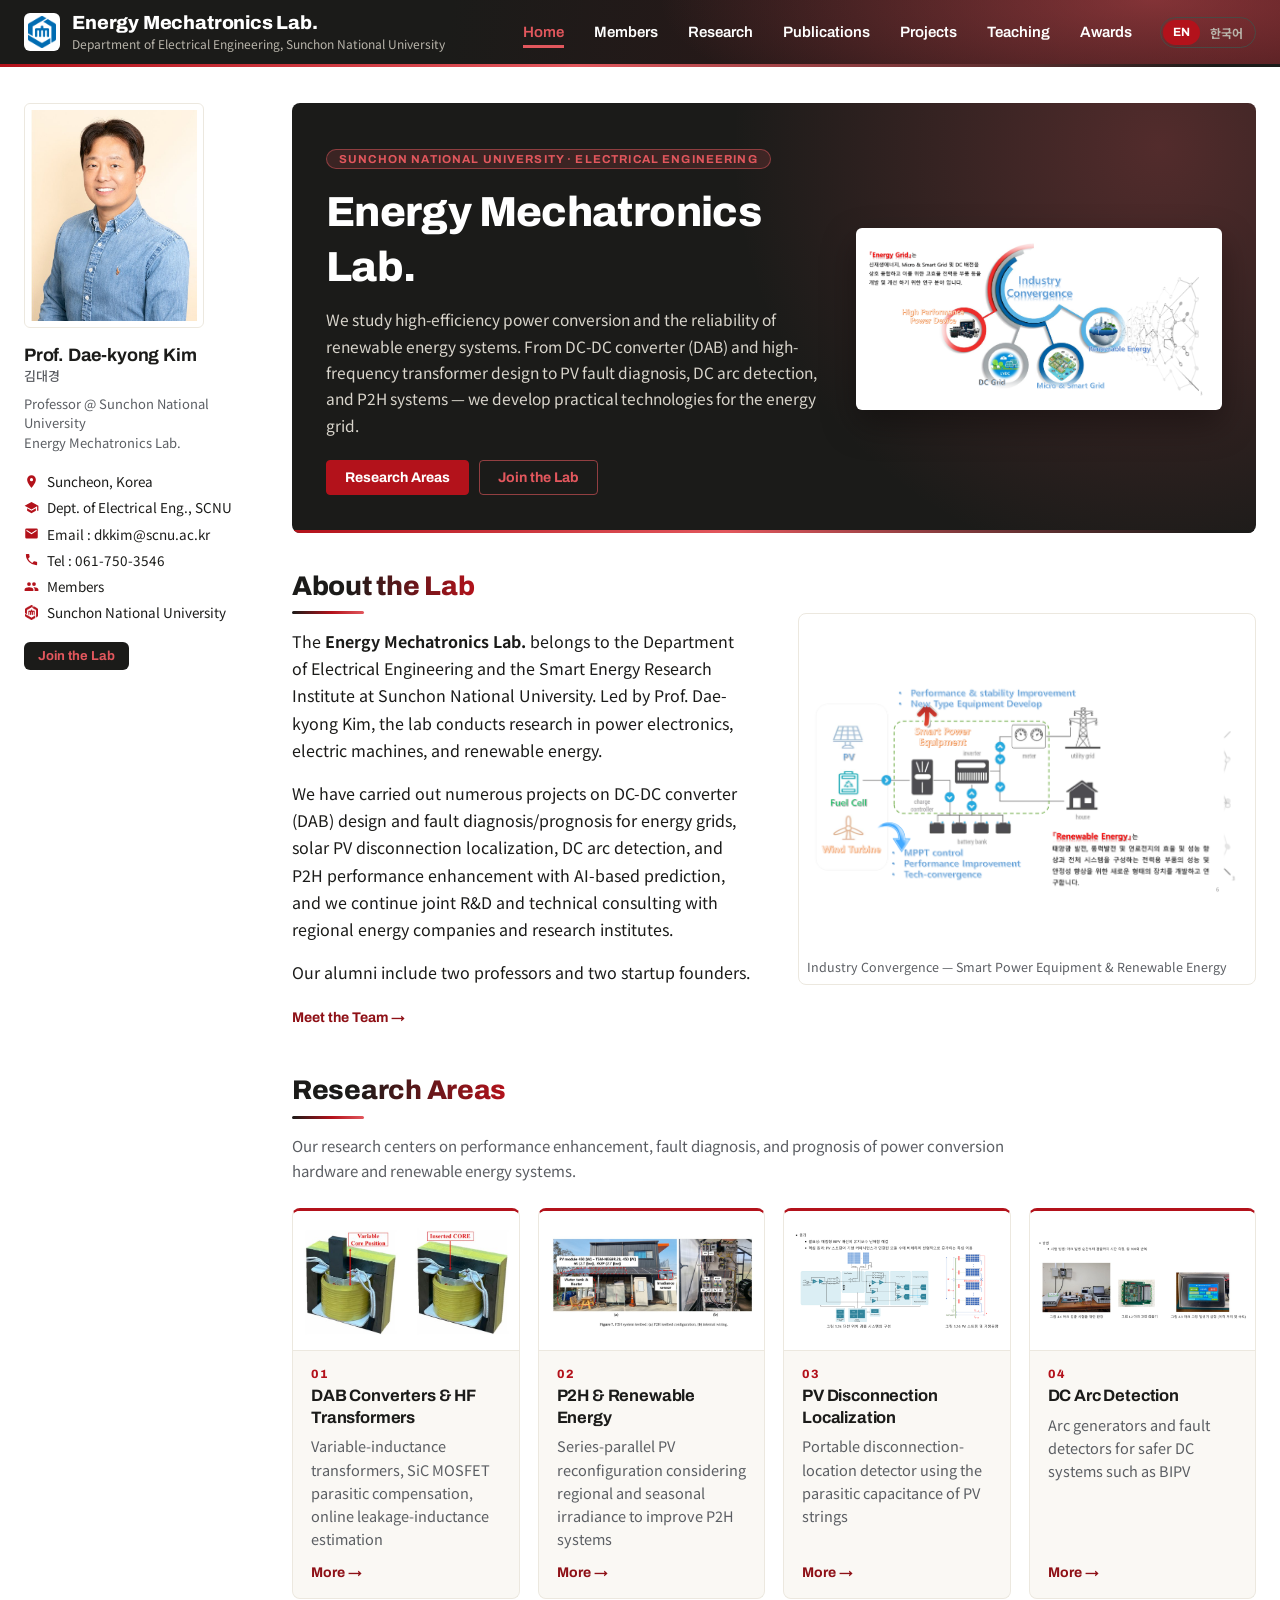
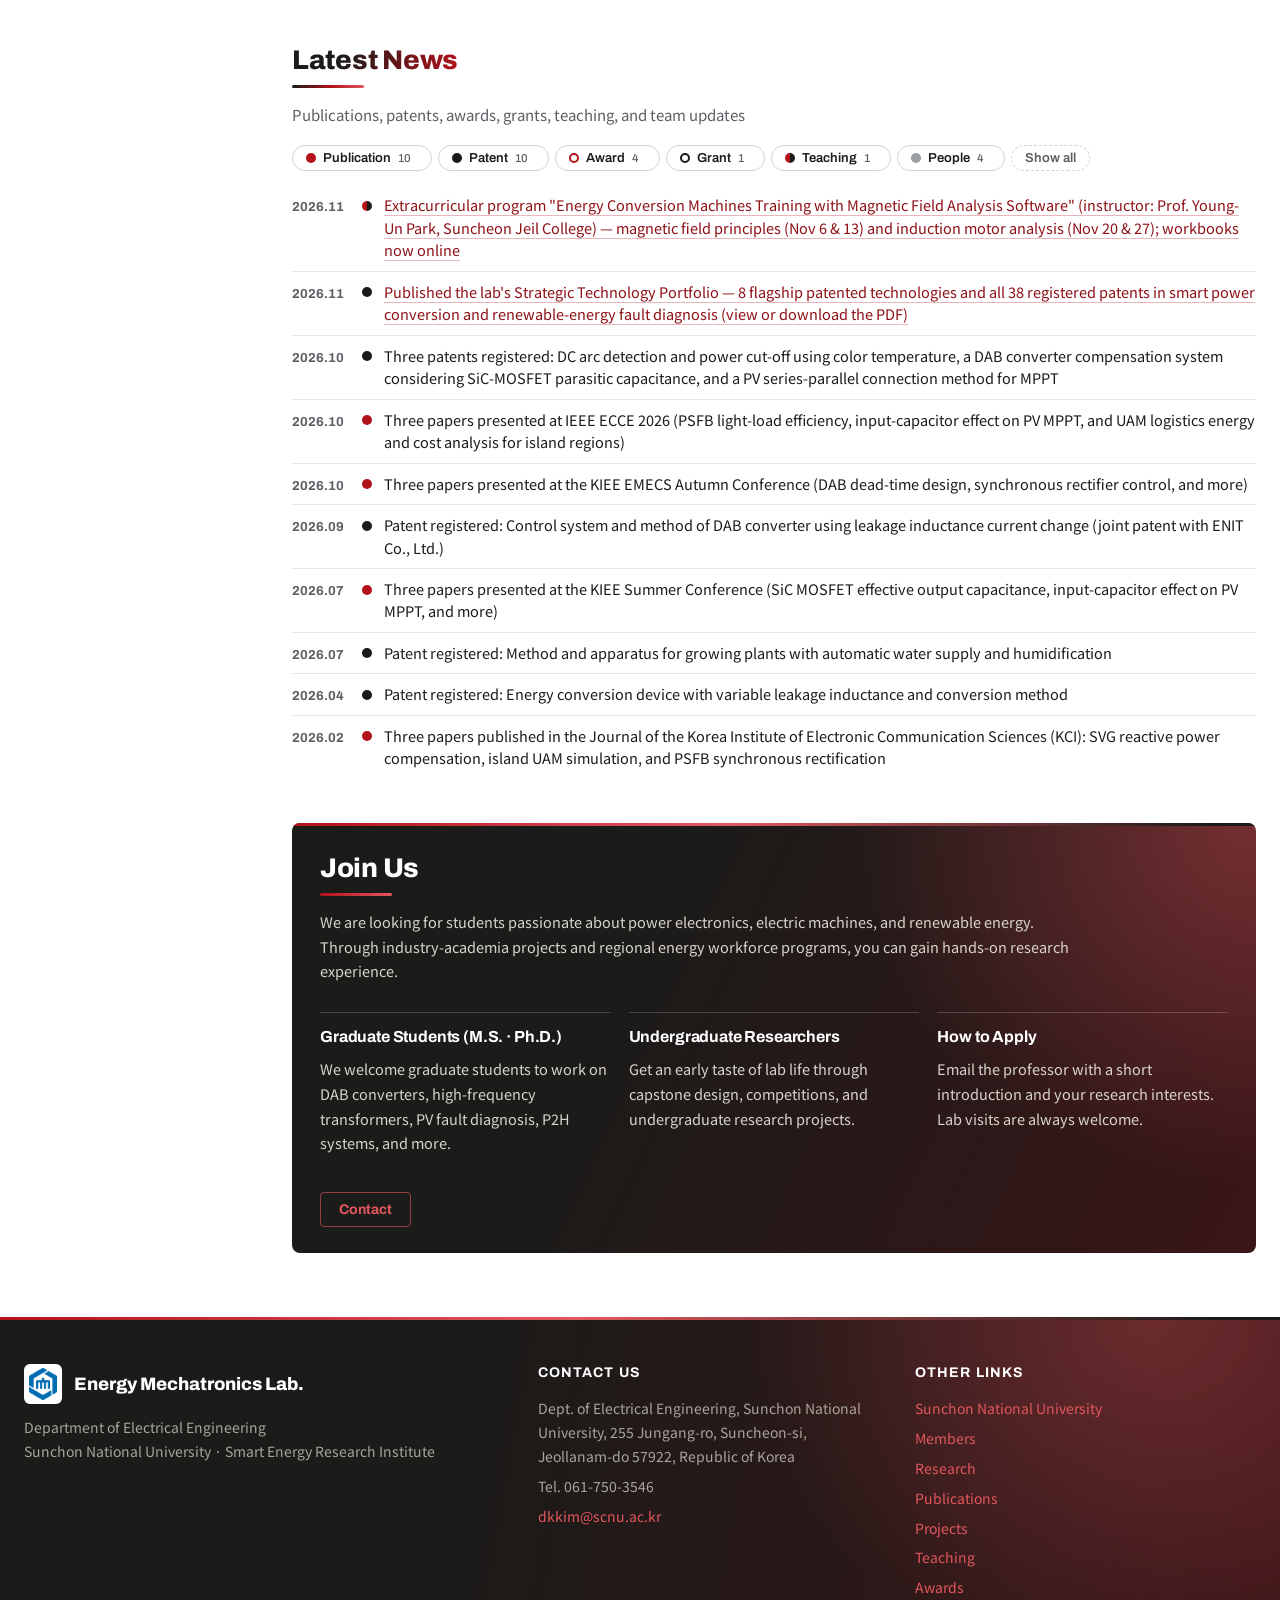
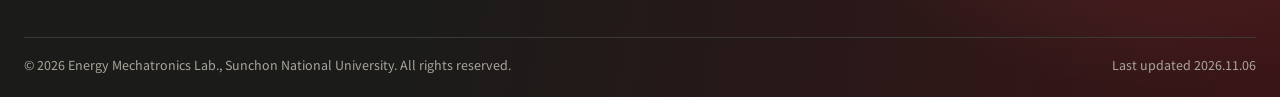
==== index.html @ 79cb773f "v1.17: Teaching news category and extracurricular program news Co-Authored-By: Claude Opus 5.5 <nore" ====
<!doctype html>
<html lang="en" data-lang="en">
<head>
<meta charset="utf-8">
<meta name="viewport" content="width=device-width, initial-scale=1">
<script src="assets/js/lang.js"></script>
<title data-ko="Energy Mechatronics Lab. | 국립순천대학교 에너지메카트로닉스연구실">Energy Mechatronics Lab. | Sunchon National University</title>
<meta name="description" content="Energy Mechatronics Lab., Dept. of Electrical Engineering, Sunchon National University — DAB converters, high-frequency transformers, PV fault diagnosis, DC arc detection, and P2H systems. 국립순천대학교 전기공학과 에너지메카트로닉스연구실">
<link rel="icon" href="favicon.png">
<link rel="preconnect" href="https://fonts.googleapis.com">
<link rel="preconnect" href="https://fonts.gstatic.com" crossorigin>
<link href="https://fonts.googleapis.com/css2?family=Archivo:wght@500;600;700;800&family=Noto+Sans+KR:wght@400;500;700;800&display=swap" rel="stylesheet">
<link rel="stylesheet" href="assets/css/style.css">
</head>
<body data-page="home">
<main id="main">

  <section class="hero">
    <div class="container">
      <div>
      <span class="hero-eyebrow">Sunchon National University · Electrical Engineering</span>
      <h1>Energy Mechatronics Lab.</h1>
      <p class="lead" lang="ko">고효율 전력변환과 신재생에너지 시스템의 신뢰성을 연구합니다. DC-DC 컨버터(DAB)와 고주파 변압기 설계부터 태양광 고장진단, DC 아크 검출, P2H 시스템까지 — 에너지 그리드를 위한 실용 기술을 개발합니다.</p>
      <p class="lead" lang="en">We study high-efficiency power conversion and the reliability of renewable energy systems. From DC-DC converter (DAB) and high-frequency transformer design to PV fault diagnosis, DC arc detection, and P2H systems — we develop practical technologies for the energy grid.</p>
      <div class="btn-row">
        <a class="btn" href="research.html">Research Areas</a>
        <a class="btn ghost" href="#join">Join the Lab</a>
      </div>
      </div>
      <figure class="hero-figure"><img src="assets/img/overview-grid.png" alt="Energy Grid research overview — Industry Convergence, DC Grid, Micro &amp; Smart Grid, Renewable Energy"></figure>
    </div>
  </section>

  <section class="block">
    <div class="container">
      <div class="grid c2" style="align-items:center;gap:48px">
        <div>
          <h2 class="section-title">About the Lab</h2>
          <div lang="ko">
            <p><b>에너지메카트로닉스연구실</b>은 국립순천대학교 전기공학과 및 스마트에너지연구소 소속으로, 김대경 교수의 지도 아래 전력전자 · 전기기기 · 신재생에너지 분야를 연구합니다.</p>
            <p>Energy Grid용 DC-DC 컨버터(DAB) 설계 및 고장진단/예측, Solar PV 단선 위치 검출, DC 아크 검출, P2H 성능 향상과 AI 예측 기술 관련 프로젝트를 다수 수행해 왔으며, 지역 에너지 기업 및 연구원과 공동 연구개발과 기술지도를 이어가고 있습니다.</p>
            <p>연구실 출신 교수 2인, 창업 2인을 배출했습니다.</p>
          </div>
          <div lang="en">
            <p>The <b>Energy Mechatronics Lab.</b> belongs to the Department of Electrical Engineering and the Smart Energy Research Institute at Sunchon National University. Led by Prof. Dae-kyong Kim, the lab conducts research in power electronics, electric machines, and renewable energy.</p>
            <p>We have carried out numerous projects on DC-DC converter (DAB) design and fault diagnosis/prognosis for energy grids, solar PV disconnection localization, DC arc detection, and P2H performance enhancement with AI-based prediction, and we continue joint R&amp;D and technical consulting with regional energy companies and research institutes.</p>
            <p>Our alumni include two professors and two startup founders.</p>
          </div>
          <a class="more-link" href="members.html">Meet the Team</a>
        </div>
        <figure class="fig"><img src="assets/img/overview-pe.png" alt="Lab research overview — convergence of renewable energy and power electronics"><figcaption>Industry Convergence — Smart Power Equipment &amp; Renewable Energy</figcaption></figure>
      </div>
    </div>
  </section>

  <section class="block">
    <div class="container">
      <h2 class="section-title">Research Areas</h2>
      <p class="section-desc" lang="ko">전력변환 하드웨어와 신재생에너지 시스템의 성능 향상, 고장 진단 및 예측을 핵심 축으로 연구합니다.</p>
      <p class="section-desc" lang="en">Our research centers on performance enhancement, fault diagnosis, and prognosis of power conversion hardware and renewable energy systems.</p>
      <div class="grid c4">
        <a class="card" href="research.html#dab">
          <div class="thumb"><img src="assets/img/vit-proto.jpg" alt="Variable-inductance high-frequency transformer prototype"></div>
          <div class="body"><div class="num">01</div>
            <h3 lang="ko">DAB 컨버터 &amp; 고주파 변압기</h3><h3 lang="en">DAB Converters &amp; HF Transformers</h3>
            <p lang="ko">가변인덕턴스 변압기, SiC MOSFET 기생성분 보상, 누설인덕턴스 온라인 추정</p>
            <p lang="en">Variable-inductance transformers, SiC MOSFET parasitic compensation, online leakage-inductance estimation</p>
            <span class="more-link">More</span></div>
        </a>
        <a class="card" href="research.html#p2h">
          <div class="thumb"><img src="assets/img/p2h-testbed.jpg" alt="P2H testbed"></div>
          <div class="body"><div class="num">02</div>
            <h3 lang="ko">P2H &amp; 신재생에너지</h3><h3 lang="en">P2H &amp; Renewable Energy</h3>
            <p lang="ko">지역·계절별 일사량을 고려한 PV 직·병렬 재구성과 P2H 시스템 성능 향상</p>
            <p lang="en">Series-parallel PV reconfiguration considering regional and seasonal irradiance to improve P2H systems</p>
            <span class="more-link">More</span></div>
        </a>
        <a class="card" href="research.html#pv">
          <div class="thumb"><img src="assets/img/pvdc-principle.png" alt="Principle of PV disconnection localization"></div>
          <div class="body"><div class="num">03</div>
            <h3 lang="ko">PV 단선 위치 검출</h3><h3 lang="en">PV Disconnection Localization</h3>
            <p lang="ko">PV 스트링의 기생 커패시턴스를 이용한 휴대형 단선 위치 검출 시스템</p>
            <p lang="en">Portable disconnection-location detector using the parasitic capacitance of PV strings</p>
            <span class="more-link">More</span></div>
        </a>
        <a class="card" href="research.html#arc">
          <div class="thumb"><img src="assets/img/arc-hw.jpg" alt="DC arc generator and detector hardware"></div>
          <div class="body"><div class="num">04</div>
            <h3 lang="ko">DC 아크 검출</h3><h3 lang="en">DC Arc Detection</h3>
            <p lang="ko">BIPV 등 DC 시스템 안전성 향상을 위한 아크 발생기 및 고장 검출기</p>
            <p lang="en">Arc generators and fault detectors for safer DC systems such as BIPV</p>
            <span class="more-link">More</span></div>
        </a>
      </div>
    </div>
  </section>

  <section class="block soft">
    <div class="container">
      <h2 class="section-title">Latest News</h2>
      <p class="section-desc" style="margin-bottom:18px"><span lang="ko">논문, 특허, 수상, 과제, 교육, 구성원 소식</span><span lang="en">Publications, patents, awards, grants, teaching, and team updates</span></p>
      <div class="news-filter" id="news-filter"></div>
      <ul class="news-list" id="news"></ul>
    </div>
  </section>

  <section class="block join" id="join">
    <div class="container">
      <h2 class="section-title">Join Us</h2>
      <p style="max-width:760px" lang="ko">전력전자, 전기기기, 신재생에너지 분야에 열정이 있는 학생을 모집합니다. 산학협력 과제와 지역에너지 인재양성 프로그램을 통해 실무 중심의 연구 경험을 쌓을 수 있습니다.</p>
      <p style="max-width:760px" lang="en">We are looking for students passionate about power electronics, electric machines, and renewable energy. Through industry-academia projects and regional energy workforce programs, you can gain hands-on research experience.</p>
      <div class="grid c3" style="margin-top:28px">
        <div lang="ko"><h3>대학원생 (석사 · 박사)</h3><p>DAB 컨버터, 고주파 변압기, PV 고장진단, P2H 시스템 등 연구 주제에 참여할 대학원생을 모집합니다.</p></div>
        <div lang="en"><h3>Graduate Students (M.S. · Ph.D.)</h3><p>We welcome graduate students to work on DAB converters, high-frequency transformers, PV fault diagnosis, P2H systems, and more.</p></div>
        <div lang="ko"><h3>학부연구생</h3><p>캡스톤디자인, 경진대회, 학부 연구 프로젝트에 참여하며 연구실 생활을 미리 경험할 수 있습니다.</p></div>
        <div lang="en"><h3>Undergraduate Researchers</h3><p>Get an early taste of lab life through capstone design, competitions, and undergraduate research projects.</p></div>
        <div lang="ko"><h3>지원 방법</h3><p>간단한 자기소개와 관심 연구 분야를 적어 지도교수에게 연락 주세요. 연구실 방문 상담도 환영합니다.</p></div>
        <div lang="en"><h3>How to Apply</h3><p>Email the professor with a short introduction and your research interests. Lab visits are always welcome.</p></div>
      </div>
      <div class="btn-row"><a class="btn ghost" href="members.html#contact">Contact</a></div>
    </div>
  </section>

</main>
<script src="assets/js/content.js"></script>
<script src="assets/js/data.js"></script>
<script src="assets/js/main.js"></script>
</body>
</html>
---- assets/css/style.css ----
/* =========================================================
   Energy Mechatronics Lab. — 국립순천대학교 전기공학과
   Layout: dark masthead + sticky profile sidebar + content column
   (academic-homepage style). 이전 디자인: style.prev.css
   색을 바꾸려면 --accent / --accent-2 만 수정하세요.
   ========================================================= */
:root {
  --accent: #b3121b;        /* primary accent (crimson) */
  --accent-2: #e2575d;      /* light accent for dark surfaces */
  --accent-ink: #8e1016;    /* accent text on light surfaces */
  --red: var(--accent);     /* legacy alias (inline styles) */
  --red-dark: var(--accent-ink);
  --ink: #1b1b19;           /* text + masthead */
  --ink-2: #1b1b19;
  --muted: #5b5e63;
  --line: #ece8df;
  --line-2: #d9d3c6;
  --bg: #ffffff;
  --surface: #faf8f4;       /* warm card surface */
  --tint: #f6e6e6;          /* accent tint */
  --on-dark: #f4f1e9;
  --radius: 8px;
  --maxw: 1280px;
  --grad: linear-gradient(90deg, var(--accent), var(--accent-2) 45%, var(--ink) 95%);
  --grad-h2: linear-gradient(90deg, var(--ink), var(--accent) 55%, var(--accent-2));
  --font-body: "Noto Sans KR", system-ui, -apple-system, "Segoe UI", Roboto, sans-serif;
  --font-head: "Archivo", "Noto Sans KR", system-ui, -apple-system, sans-serif;
}

* { box-sizing: border-box; }
html { scroll-behavior: smooth; }
@media (prefers-reduced-motion: reduce) { html { scroll-behavior: auto; } }
body {
  margin: 0; background: var(--bg); color: var(--ink);
  font-family: var(--font-body); font-size: 16px; line-height: 1.7;
  word-break: keep-all; -webkit-font-smoothing: antialiased;
}
img { max-width: 100%; height: auto; display: block; }
a { color: var(--accent-ink); text-decoration: none; }
a:hover { color: var(--accent); }
main p a, main li a:not(.btn):not(.chip) { border-bottom: 1px solid rgba(179,18,27,.3); }
main p a:hover, main li a:not(.btn):not(.chip):hover { border-bottom-color: var(--accent); }
h1, h2, h3, h4 { font-family: var(--font-head); line-height: 1.3; margin: 0 0 .6em; color: var(--ink); letter-spacing: -.01em; }
p { margin: 0 0 1em; }
figure { margin: 0; }
.container { max-width: var(--maxw); margin: 0 auto; padding: 0 24px; }
.sr-only { position: absolute; width: 1px; height: 1px; overflow: hidden; clip: rect(0 0 0 0); }
:focus-visible { outline: 2px solid var(--accent); outline-offset: 2px; }

/* ---------- language (EN/KO) : 현재 언어가 아닌 쪽 숨김 ---------- */
html[data-lang="en"] body [lang="ko"],
html[data-lang="ko"] body [lang="en"] { display: none !important; }
html[data-lang="en"] body { word-break: normal; overflow-wrap: break-word; }

/* ---------- scroll progress + back to top ---------- */
#scroll-progress { position: fixed; top: 0; left: 0; height: 3px; width: 0; background: var(--grad); z-index: 200; }
#back-to-top { position: fixed; right: 22px; bottom: 22px; width: 44px; height: 44px; border-radius: 50%; border: 0; background: var(--ink); color: var(--accent-2); font-size: 22px; line-height: 1; cursor: pointer; opacity: 0; pointer-events: none; transform: translateY(8px); transition: .2s; box-shadow: 0 6px 18px rgba(0,0,0,.25); z-index: 90; }
#back-to-top.show { opacity: 1; pointer-events: auto; transform: none; }
#back-to-top:hover { background: var(--accent); color: #fff; }
.reveal-init { opacity: 0; transform: translateY(14px); transition: opacity .5s ease, transform .5s ease; }
.reveal-init.revealed { opacity: 1; transform: none; }
@media (prefers-reduced-motion: reduce) { .reveal-init { opacity: 1; transform: none; transition: none; } }

/* ---------- masthead ---------- */
.site-header { background: radial-gradient(55% 300% at 90% 0%, rgba(226,87,93,.45), transparent 70%), linear-gradient(100deg, var(--ink) 35%, #3a1517 100%), var(--ink); position: sticky; top: 0; z-index: 50; }
.site-header::after { content: ""; display: block; height: 3px; background: var(--grad); }
.site-header .container { display: flex; align-items: center; justify-content: space-between; gap: 24px; min-height: 64px; }
.brand { display: flex; align-items: center; gap: 12px; color: #fff; min-width: 0; }
.brand:hover { color: #fff; }
.brand img { height: 38px; width: auto; background: #fff; border-radius: 6px; padding: 3px 4px; }
.brand > span { display: flex; flex-direction: column; justify-content: center; line-height: 1.15; }
.brand > span br { display: none; }
.brand-title { white-space: nowrap; font: 800 19px/1.1 var(--font-head); color: #fff; letter-spacing: -.01em; }
.brand-sub { white-space: nowrap; font-size: 12px; line-height: 1.2; color: #b9b5ab; margin-top: 3px; }
.main-nav ul { list-style: none; display: flex; gap: 2px; margin: 0; padding: 0; }
.main-nav a { position: relative; display: block; padding: 8px 14px; color: #fff; font: 600 15px var(--font-head); }
.main-nav a::before { content: ""; position: absolute; left: 14px; right: 14px; bottom: 0; height: 3px; background: var(--accent); transform: scaleX(0); transition: transform .2s ease; }
.main-nav a:hover { color: var(--accent-2); }
.main-nav a:hover::before { transform: scaleX(1); }
.main-nav a.active { color: var(--accent-2); }
.main-nav a.active::before { background: var(--accent-2); transform: scaleX(1); }
.header-tools { display: flex; align-items: center; gap: 14px; }
.lang-switch { display: flex; border: 1px solid #4a4944; border-radius: 999px; padding: 2px; flex: none; }
.lang-switch button { background: none; border: 0; color: #b9b5ab; font: 700 12px var(--font-head); padding: 4px 10px; border-radius: 999px; cursor: pointer; }
.lang-switch button:hover { color: #fff; }
.lang-switch button[aria-pressed="true"] { background: var(--accent); color: #fff; }
.nav-toggle { display: none; background: none; border: 0; color: var(--accent-2); font-size: 26px; line-height: 1; padding: 6px 8px; cursor: pointer; }

/* ---------- layout: sidebar + content ---------- */
.layout { max-width: var(--maxw); margin: 0 auto; padding: 36px 24px 64px; display: grid; grid-template-columns: 220px minmax(0, 1fr); gap: 48px; align-items: start; }
.layout > main { min-width: 0; }
.layout main .container { max-width: none; padding: 0; }

.sidebar { position: sticky; top: 96px; font-size: 13.5px; line-height: 1.5; }
.author__avatar { width: 100%; max-width: 180px; height: auto; border-radius: 6px; border: 1px solid var(--line); background: #fff; padding: 6px; }
.author__name { font: 700 18px/1.25 var(--font-head); margin: 16px 0 2px; }
.author__name small { display: block; font-size: 13px; font-weight: 500; color: var(--muted); margin-top: 3px; }
.author__bio { color: var(--muted); margin: 8px 0 16px; font-size: 13px; }
.author__urls { list-style: none; margin: 0; padding: 0; }
.author__urls li { display: flex; align-items: center; gap: 8px; padding: 3px 0; color: var(--ink); }
.author__urls a { color: var(--ink); border: 0; }
.author__urls a:hover { color: var(--accent); text-decoration: underline; }
.author__urls svg { width: 15px; height: 15px; flex: none; color: var(--accent); }
.ico-scnu { width: 15px; height: 15px; flex: none; background: var(--accent);
  -webkit-mask: url(../img/emblem.png) center / contain no-repeat; mask: url(../img/emblem.png) center / contain no-repeat; }
.sidebar .side-cta { display: inline-block; margin-top: 16px; background: var(--ink); color: var(--accent-2); font: 700 13px var(--font-head); padding: 7px 14px; border-radius: 6px; }
.sidebar .side-cta:hover { background: var(--accent); color: #fff; }

/* ---------- page title (sub pages) ---------- */
.page-banner { margin-bottom: 8px; }
.page-banner h1 { font-size: clamp(30px, 4vw, 40px); font-weight: 800; margin: 0 0 6px; line-height: 1.1; }
.page-banner p { color: var(--muted); margin: 0; }
.crumb { font: 600 12px var(--font-head); letter-spacing: .08em; text-transform: uppercase; color: var(--muted); margin-bottom: 10px; }
.crumb a { color: var(--accent-ink); border: 0 !important; }

/* ---------- home hero (dark vision card) ---------- */
.hero { position: relative; background: var(--ink); color: var(--on-dark); border-radius: var(--radius); overflow: hidden; }
.hero::before { content: ""; position: absolute; inset: 0; background: radial-gradient(circle at 90% 10%, rgba(226,87,93,.28), transparent 45%); }
.hero::after { content: ""; position: absolute; left: 0; right: 0; bottom: 0; height: 3px; background: var(--grad); }
.hero .container { position: relative; z-index: 1; padding: 40px 34px 38px !important; display: grid; grid-template-columns: 1.15fr .85fr; gap: 34px; align-items: center; }
.hero-eyebrow { display: inline-block; background: rgba(226,87,93,.16); color: var(--accent-2); border: 1px solid rgba(226,87,93,.5); font: 700 11.5px var(--font-head); letter-spacing: .1em; text-transform: uppercase; padding: 3px 12px; border-radius: 999px; margin-bottom: 16px; }
.hero h1 { color: #fff; font-size: clamp(28px, 4vw, 42px); font-weight: 800; margin-bottom: 12px; letter-spacing: -.015em; }
.hero p.lead { color: #d9d5cc; font-size: 15.5px; }
.hero-figure { background: #fff; border-radius: 6px; padding: 10px; box-shadow: 0 14px 34px rgba(0,0,0,.35); }

/* buttons */
.btn { display: inline-block; padding: 9px 18px; border-radius: 4px; font: 700 14px var(--font-head); border: 1px solid var(--accent); background: var(--accent); color: #fff; }
.btn:hover { background: var(--accent-ink); border-color: var(--accent-ink); color: #fff; }
.btn.ghost { background: transparent; border-color: rgba(226,87,93,.6); color: var(--accent-2); }
.btn.ghost:hover { border-color: var(--accent-2); color: #fff; }
.btn.outline { background: transparent; color: var(--accent); }
.btn.outline:hover { background: var(--accent); color: #fff; }
.btn-row { display: flex; flex-wrap: wrap; gap: 10px; margin-top: 22px; }

/* ---------- sections ---------- */
section.block { padding: 36px 0 8px; }
section.block.soft { background: none; }
.section-title { position: relative; font-size: clamp(22px, 2.6vw, 27px); font-weight: 800; padding-bottom: 10px; margin-bottom: 14px; }
.section-title::after { content: ""; position: absolute; left: 0; bottom: 0; width: 72px; height: 3px; border-radius: 2px; background: var(--grad-h2); }
.section-title.center { text-align: center; }
.section-title.center::after { left: 50%; transform: translateX(-50%); }
/* 큰제목(페이지 제목)·중제목(섹션 제목): 검정 → 빨강 그라데이션 글자 */
@supports ((-webkit-background-clip: text) or (background-clip: text)) {
  .page-banner h1, .section-title {
    width: fit-content; max-width: 100%;
    background-image: linear-gradient(90deg, var(--ink) 0%, var(--ink) 30%, var(--accent) 100%);
    -webkit-background-clip: text; background-clip: text;
    color: transparent; -webkit-text-fill-color: transparent;
  }
  .join .section-title { background: none; color: #fff; -webkit-text-fill-color: #fff; }
}
.section-desc { color: var(--muted); max-width: 760px; margin-bottom: 24px; font-size: 15px; }
.section-desc.center { text-align: center; margin-left: auto; margin-right: auto; }
.more-link { font: 700 14px var(--font-head); color: var(--accent-ink); border: 0 !important; }
.more-link::after { content: " →"; }

/* ---------- grid / cards ---------- */
.grid { display: grid; gap: 18px; }
.grid.c2 { grid-template-columns: repeat(2, minmax(0, 1fr)); }
.grid.c3 { grid-template-columns: repeat(3, minmax(0, 1fr)); }
.grid.c4 { grid-template-columns: repeat(auto-fill, minmax(210px, 1fr)); }
.card { background: var(--surface); border: 1px solid var(--line); border-top: 3px solid var(--accent); border-radius: var(--radius); overflow: hidden; display: flex; flex-direction: column; transition: transform .15s ease, box-shadow .15s ease, border-top-color .15s ease; }
.card:hover { transform: translateY(-3px); box-shadow: 0 8px 22px rgba(27,27,25,.1); border-top-color: var(--ink); }
.card .thumb { aspect-ratio: 16 / 10; background: #fff; border-bottom: 1px solid var(--line); display: flex; align-items: center; justify-content: center; overflow: hidden; }
.card .thumb img { width: 100%; height: 100%; object-fit: contain; padding: 8px; }
.card .body { padding: 16px 18px 18px; flex: 1; display: flex; flex-direction: column; }
.card h3 { font-size: 16.5px; margin-bottom: 6px; }
.card p { color: var(--muted); font-size: 14.5px; line-height: 1.6; }
.card .num { font: 800 12px var(--font-head); color: var(--accent); letter-spacing: .1em; margin-bottom: 4px; }
.card .more-link { margin-top: auto; }
a.card, a.card:hover { color: inherit; }
@media (prefers-reduced-motion: reduce) { .card, .card:hover { transition: none; transform: none; } }

.course .term { margin-top: auto; align-self: flex-start; background: var(--tint); color: var(--accent-ink); font: 600 12.5px var(--font-head); padding: 3px 12px; border-radius: 999px; }
.course.linked { color: inherit; text-decoration: none; border-bottom: 1px solid var(--line); }
.course.linked:hover { border-color: var(--accent-2); }
.course.linked .more-link { margin: 6px 0 12px; }
/* 비교과과정 (Teaching) */
#extracurricular-programs { scroll-margin-top: 80px; }
#extracurricular .year-group h3 { margin-top: 4px; }
.ex-prog { margin: 10px 0 8px; }
.ex-prog h4 { font-size: 17px; margin: 0 0 6px; }
.ex-people { display: flex; flex-wrap: wrap; gap: 2px 18px; margin: 0 0 12px; font-size: 14px; color: var(--muted); }
.ex-list { list-style: none; counter-reset: ex; margin: 0; padding: 0; border-top: 2px solid var(--ink); }
.ex-list li { counter-increment: ex; position: relative; display: grid; grid-template-columns: minmax(0, 1fr) auto; gap: 2px 16px; align-items: center; padding: 12px 0 12px 40px; border-bottom: 1px solid var(--line); }
.ex-list li::before { content: counter(ex); position: absolute; left: 2px; top: 12px; width: 26px; height: 26px; border-radius: 50%; background: var(--accent); color: #fff; font: 700 13px/26px var(--font-head); text-align: center; }
.ex-list .ex-name { font-weight: 700; color: var(--ink); grid-column: 1; }
.ex-list .ex-date { font-weight: 500; font-size: 14px; color: var(--accent); }
.ex-list .ex-note { font-size: 13.5px; color: var(--muted); grid-column: 1; }
.ex-list .more-link { grid-column: 2; grid-row: 1 / span 2; white-space: nowrap; }
@media (max-width: 600px) { .ex-list li { grid-template-columns: 1fr; } .ex-list .more-link { grid-column: 1; grid-row: auto; margin-top: 4px; } }

/* Capstone projects */
.cap-list { display: grid; gap: 22px; margin-top: 24px; }
.cap { display: grid; grid-template-columns: minmax(0, 360px) minmax(0, 1fr); gap: 24px; background: var(--surface); border: 1px solid var(--line); border-left: 4px solid var(--accent); border-radius: var(--radius); padding: 18px; }
.cap-video { position: relative; display: block; width: 100%; aspect-ratio: 16 / 9; border: 0; padding: 0; border-radius: 6px; overflow: hidden; background: #000; cursor: pointer; }
.cap-video img { width: 100%; height: 100%; object-fit: cover; transition: transform .25s ease, opacity .2s; opacity: .92; }
.cap-video:hover img { transform: scale(1.03); opacity: 1; }
.cap-video iframe { width: 100%; height: 100%; border: 0; display: block; }
.cap-play { position: absolute; left: 50%; top: 50%; width: 62px; height: 44px; margin: -22px 0 0 -31px; border-radius: 12px; background: var(--accent); box-shadow: 0 4px 14px rgba(0,0,0,.35); transition: transform .15s; }
.cap-play::after { content: ""; position: absolute; left: 25px; top: 13px; border-style: solid; border-width: 9px 0 9px 15px; border-color: transparent transparent transparent #fff; }
.cap-video:hover .cap-play { transform: scale(1.08); }
.cap-body { display: flex; flex-direction: column; min-width: 0; }
.cap-year { align-self: flex-start; background: var(--ink); color: #fff; font: 700 12.5px var(--font-head); letter-spacing: .05em; padding: 3px 12px; border-radius: 999px; margin-bottom: 10px; }
.cap h3 { font-size: 18px; line-height: 1.45; margin-bottom: 12px; }
.cap-awards { list-style: none; margin: 0 0 14px; padding: 0; display: flex; flex-wrap: wrap; gap: 6px; }
.cap-awards li { background: var(--tint); color: var(--accent-ink); font: 600 12.5px/1.4 var(--font-head); padding: 4px 11px; border-radius: 999px; }
.cap .more-link { margin-top: auto; align-self: flex-start; }
@media (max-width: 760px) { .cap { grid-template-columns: 1fr; gap: 16px; padding: 14px; } }

/* stats */
.stats { display: grid; grid-template-columns: repeat(auto-fit, minmax(130px, 1fr)); gap: 12px; }
.stat { background: var(--surface); border: 1px solid var(--line); border-radius: var(--radius); padding: 18px 12px 16px; text-align: center; }
.stat b { display: block; font: 800 32px/1 var(--font-head); color: var(--accent); margin-bottom: 8px; }
.stat span { font-size: 13px; color: var(--muted); font-weight: 500; line-height: 1.4; display: block; }

/* news */
.news-list { list-style: none; margin: 0; padding: 0; }
.news-list li { display: grid; grid-template-columns: 58px 10px minmax(0, 1fr); gap: 4px 12px; align-items: baseline; padding: 9px 0; border-bottom: 1px solid var(--line); font-size: 14.5px; line-height: 1.55; }
.news-list li .mk { align-self: start; margin-top: 6.5px; }
.news-list li > span:last-child { min-width: 0; }
.news-list li:last-child { border-bottom: 0; }
.news-date { font: 700 13px var(--font-head); color: var(--muted); }
.tag { display: inline-block; text-align: center; font: 700 11px var(--font-head); letter-spacing: .04em; padding: 2px 10px; border-radius: 999px; background: var(--line); color: #4b4b45; white-space: nowrap; }
.tag.publication { background: var(--tint); color: var(--accent-ink); }
.tag.award { background: var(--accent); color: #fff; }
.tag.people { background: #dee6ee; color: #33506b; }
.tag.grant { background: #e2ead9; color: #3f5d34; }
.tag.patent { background: #e9dfea; color: #5c3f5e; }
.news-filter, .research-nav { display: flex; flex-wrap: wrap; gap: 6px; margin-bottom: 14px; }
/* 소식 분류 표시: 논문 ●빨강 · 특허 ●검정 · 수상 ○빨강 · 과제 ○검정 · 교육 ◐빨강+검정 · 구성원 ●회색 */
.mk { display: inline-block; width: 10px; height: 10px; border-radius: 50%; flex: none; box-sizing: border-box; }
.mk.publication { background: var(--accent); }
.mk.patent { background: var(--ink); }
.mk.award { border: 2px solid var(--accent); }
.mk.grant { border: 2px solid var(--ink); }
.mk.teaching { background: linear-gradient(90deg, var(--accent) 50%, var(--ink) 50%); }
.mk.people { background: #9a9da2; }
/* 다중 선택 필터 뱃지: 고르면 검정 바탕 + 빨간 체크 */
.nf-chip { display: inline-flex; align-items: center; gap: 7px; background: #fff; border: 1px solid var(--line-2); color: var(--ink); font: 600 13px var(--font-head); padding: 5px 13px; border-radius: 999px; cursor: pointer; transition: background .15s, border-color .15s, color .15s; }
.nf-chip:hover { border-color: var(--accent); }
.nf-cnt { font-size: 11.5px; font-weight: 500; color: var(--muted); }
.nf-check { width: 0; height: 14px; color: #ff8a90; transition: width .15s; }
.nf-chip.on { background: var(--ink); border-color: var(--ink); color: #fff; }
.nf-chip.on .nf-cnt { color: #ff8a90; }
.nf-chip.on .nf-check { width: 14px; }
.nf-chip.on .mk.patent { background: #fff; }
.nf-chip.on .mk.grant { border-color: #fff; }
.nf-chip.on .mk.teaching { background: linear-gradient(90deg, var(--accent) 50%, #fff 50%); }
.nf-all { border-style: dashed; color: var(--muted); }
.nf-all.on { background: #fff; border-color: var(--line-2); color: var(--muted); }
@media (prefers-reduced-motion: reduce) { .nf-chip, .nf-check { transition: none; } }
.chip { background: #fff; border: 1px solid var(--line-2); color: #4b4b45; font: 600 13px var(--font-head); padding: 5px 14px; border-radius: 999px; cursor: pointer; transition: border-color .12s, background .12s; }
.chip:hover { border-color: var(--accent); color: var(--accent-ink); }
.chip.on { background: var(--ink); border-color: var(--ink); color: var(--accent-2); }

/* join → dark hiring card */
.join { background: radial-gradient(60% 120% at 100% 0%, rgba(226,87,93,.38), transparent 70%), linear-gradient(115deg, var(--ink) 35%, #3a1517 100%), var(--ink); color: var(--on-dark); border-radius: var(--radius); margin-top: 36px; padding: 0 !important; position: relative; overflow: hidden; }
.join::before { content: ""; position: absolute; top: 0; left: 0; right: 0; height: 3px; background: var(--grad); }
.join .container { padding: 28px 28px 26px !important; }
.join h2, .join h3 { color: #fff; }
.join .section-title::after { background: linear-gradient(90deg, var(--accent), var(--accent-2)); }
.join p { color: #d9d5cc; font-size: 14.5px; }
.join h3 { font-size: 16px; }
.join .grid > div { border-top: 1px solid rgba(255,255,255,.18); padding-top: 14px; }

/* ---------- members / profile ---------- */
.profile { display: grid; grid-template-columns: 240px minmax(0, 1fr); gap: 32px; align-items: start; background: var(--surface); border: 1px solid var(--line); border-left: 4px solid var(--accent); border-radius: var(--radius); padding: 24px; }
.profile-photo { border-radius: 6px; border: 1px solid var(--line); background: #fff; padding: 6px; }
.profile h2 { font-size: 26px; margin-bottom: 2px; }
.profile .en { color: var(--muted); font-size: 16px; font-weight: 500; }
.profile .role { color: var(--accent-ink); font: 600 13px var(--font-head); letter-spacing: .04em; text-transform: uppercase; margin: 6px 0 16px; }
.profile ul { padding-left: 18px; }
.contact-list { list-style: none; padding: 0 !important; margin: 14px 0 0; font-size: 14px; }
.contact-list li { padding: 3px 0; }
.contact-list b { display: inline-block; min-width: 60px; }
.timeline { list-style: none; margin: 0 0 20px; padding: 0 !important; }
.timeline li { display: grid; grid-template-columns: 120px 1fr; gap: 12px; padding: 7px 0; border-bottom: 1px dashed var(--line-2); font-size: 14.5px; }
.timeline .when { font: 700 13.5px var(--font-head); color: var(--accent-ink); }
.subhead { font-size: 18px; margin: 28px 0 12px; padding-bottom: 6px; border-bottom: 1px solid var(--line); }
.subhead:first-child { margin-top: 0; }
.person { text-align: center; padding: 22px 16px 16px; }
.avatar { width: 132px; aspect-ratio: 3 / 4; border-radius: var(--radius); margin: 0 auto 14px; background: var(--tint); border: 1px solid var(--line); display: flex; align-items: center; justify-content: center; font: 800 36px var(--font-head); color: var(--accent); overflow: hidden; }
.avatar img { width: 100%; height: 100%; object-fit: cover; object-position: center top; }
/* 사진이 없을 때: 연구실 로고(푸터와 같은 모양) */
.avatar.no-photo { flex-direction: column; gap: 12px; padding: 12px; text-align: center; border-color: transparent; background: radial-gradient(90% 60% at 100% 0%, rgba(226,87,93,.4), transparent 70%), linear-gradient(160deg, var(--ink) 40%, #3a1517 100%), var(--ink); }
.avatar.no-photo img { width: auto; height: 44px; object-fit: contain; padding: 4px 5px; border-radius: 6px; background: #fff; }
.avatar.no-photo b { color: #fff; font: 800 14px/1.25 var(--font-head); }
.person h3 { font-size: 17px; margin-bottom: 0; }
.person .alt-name { font-size: 13px; color: var(--muted); margin-bottom: 4px; }
.person .pos { font: 600 12px var(--font-head); letter-spacing: .05em; text-transform: uppercase; color: var(--accent-ink); margin-top: 4px; }
.person .edu { list-style: none; padding: 10px 0 0; margin: 10px 0 0; border-top: 1px solid var(--line); font-size: 13px; line-height: 1.5; color: var(--ink-2); text-align: left; }
.person .edu li + li { margin-top: 3px; }
.person .work { font-size: 13px; color: var(--ink-2); margin-top: 6px; text-align: left; font-weight: 600; }
.person .member-badge-row { margin-top: 8px; }
.person .member-badge { display: inline-block; font: 700 12px var(--font-head); letter-spacing: .02em; color: #fff; background: var(--accent); padding: 3px 12px; border-radius: 999px; white-space: nowrap; }
.person .member-badge.professor { background: #2f5597; }
.person .topic { font-size: 13px; color: var(--muted); margin-top: 6px; text-align: left; }
.person .edu + .topic, .person .work + .topic { padding-top: 6px; border-top: 1px dashed var(--line); }
.empty-note { padding: 20px; border: 1px dashed var(--line-2); text-align: center; color: var(--muted); border-radius: var(--radius); }

/* ---------- research ---------- */
.research-area { padding: 36px 0; border-bottom: 1px solid var(--line); scroll-margin-top: 90px; }
.research-area:last-child { border-bottom: 0; }
.ra-head { display: grid; grid-template-columns: 1fr 1fr; gap: 30px; align-items: center; margin-bottom: 22px; }
.ra-head .num { display: inline-block; font: 700 11.5px var(--font-head); color: var(--accent-ink); background: var(--tint); letter-spacing: .1em; padding: 2px 12px; border-radius: 999px; margin-bottom: 10px; }
.ra-head h2 { font-size: clamp(21px, 2.4vw, 25px); }
.ra-head p, .ra-head li { font-size: 15px; }
.ra-head ul { padding-left: 20px; margin: 0; }
.ra-head ul li { margin-bottom: 3px; }
.ra-hero { background: #fff; }
.figs { display: grid; grid-template-columns: repeat(3, minmax(0, 1fr)); gap: 14px; }
.figs.c2 { grid-template-columns: repeat(2, minmax(0, 1fr)); }
.fig { background: #fff; border: 1px solid var(--line); border-radius: var(--radius); padding: 8px; cursor: zoom-in; transition: box-shadow .15s; }
.fig:hover { box-shadow: 0 6px 18px rgba(27,27,25,.1); }
.fig img { width: 100%; aspect-ratio: 4 / 3; object-fit: contain; }
.fig figcaption { font-size: 12.5px; color: var(--muted); padding-top: 6px; line-height: 1.45; }
.ref { margin-top: 16px; padding: 12px 16px; background: var(--surface); border: 1px solid var(--line); border-left: 4px solid var(--accent); border-radius: 6px; font-size: 14px; }
.ref b { color: var(--accent-ink); font-family: var(--font-head); }

/* ---------- publications ---------- */
.tabs { display: flex; flex-wrap: wrap; gap: 6px; margin-bottom: 16px; }
.tab { background: #fff; border: 1px solid var(--line-2); padding: 6px 14px; border-radius: 999px; font: 600 13.5px var(--font-head); color: #4b4b45; cursor: pointer; }
.tab:hover { border-color: var(--accent); color: var(--accent-ink); }
.tab.on { background: var(--ink); border-color: var(--ink); color: var(--accent-2); }
.tab .cnt { font-size: 11.5px; background: var(--line); color: #4b4b45; padding: 0 7px; border-radius: 99px; margin-left: 6px; }
.tab.on .cnt { background: var(--accent); color: #fff; }
.toolbar { display: flex; flex-wrap: wrap; gap: 10px; align-items: center; margin-bottom: 14px; }
.toolbar input, .toolbar select { font: 14.5px var(--font-body); padding: 8px 12px; border: 1px solid var(--line-2); border-radius: 6px; background: #fff; color: var(--ink); }
.toolbar input { flex: 1; min-width: 200px; }
.toolbar input:focus, .toolbar select:focus { outline: none; border-color: var(--accent); box-shadow: 0 0 0 3px var(--tint); }
.toolbar .result { color: var(--muted); font-size: 13.5px; }
.year-group h3 { display: inline-block; background: var(--ink); color: #fff; font-size: 13px; font-weight: 700; letter-spacing: .08em; padding: 2px 14px; border-radius: 3px; margin: 26px 0 4px; }
.pub-list { list-style: none; padding: 0; margin: 0; }
.pub { display: grid; grid-template-columns: 44px 1fr; gap: 8px; padding: 11px 0; border-bottom: 1px solid var(--line); }
.pub::before { content: "[" attr(data-n) "]"; font: 700 13px var(--font-head); color: var(--muted); padding-top: 2px; }
.pub-title { font-weight: 600; font-size: 15px; line-height: 1.5; }
.pub-title a { color: inherit; }
/* 본문 링크 밑줄(main li a)을 특허 제목·KIPRIS 배지에서는 뺌 */
main ol li.pub .pub-title a, main ol li.pub a.badge { border-bottom: 0; text-decoration: none; }
.pub-title a:hover { color: var(--accent-ink); }
.badge.link { background: var(--accent); color: #fff; text-decoration: none; }
.badge.link:hover { background: var(--accent-ink); color: #fff; text-decoration: none; }
.pub-meta { font-size: 13.5px; color: var(--muted); margin-top: 2px; }
.pub-meta i { color: var(--accent-ink); }
.badge { display: inline-block; font: 700 11px var(--font-head); padding: 1px 9px; border-radius: 999px; margin-left: 6px; vertical-align: 1px; background: var(--tint); color: var(--accent-ink); }
.badge.solid { background: var(--accent); color: #fff; }
.badge.gray { background: var(--line); color: var(--muted); }
.pub-meta.transfer { color: var(--accent-ink); font-weight: 700; }
/* 기술이전(특허양도) 배지 — 글자가 흰색에서 회색으로 왼쪽부터 퍼졌다가 다시 흰색으로 돌아옴 */
.badge.transfer-badge { margin: 4px 0 0; padding: 3px 11px; font-size: 12px; background: var(--accent); color: #fff; }
.badge.transfer-badge .tb-text {
  background: linear-gradient(90deg, #9a9a9a 0 45%, #fff 55% 100%) 100% 0 / 220% 100% no-repeat;
  -webkit-background-clip: text; background-clip: text;
  color: transparent; -webkit-text-fill-color: transparent;
  animation: transfer-sweep 2.4s ease-in-out infinite alternate;
}
@keyframes transfer-sweep { from { background-position: 100% 0; } to { background-position: 0 0; } }
/* '동작 줄이기' 설정 사용자에게는 같은 효과를 더 천천히 */
@media (prefers-reduced-motion: reduce) { .badge.transfer-badge .tb-text { animation-duration: 4s; } }
.updated { font-size: 12.5px; color: var(--muted); margin-top: 22px; }

/* ---------- projects ---------- */
.proj-table { width: 100%; border-collapse: separate; border-spacing: 0; font-size: 14.5px; border: 1px solid var(--line); border-radius: var(--radius); overflow: hidden; background: #fff; }
.proj-table th { text-align: left; font: 700 12.5px var(--font-head); letter-spacing: .05em; text-transform: uppercase; color: #fff; background: var(--ink); padding: 10px 12px; }
.proj-table td { padding: 11px 12px; border-bottom: 1px solid var(--line); vertical-align: top; }
.proj-table tr:last-child td { border-bottom: 0; }
.proj-table tr:hover td { background: var(--surface); }
.proj-table .period { white-space: nowrap; font: 600 13.5px var(--font-head); color: var(--muted); }
.proj-table .t { font-weight: 600; }

/* awards */
.award-list { list-style: none; padding: 0; margin: 0; border-top: 0 !important; }
.award-list li { display: grid; grid-template-columns: 86px 1fr; gap: 12px; padding: 10px 0; border-bottom: 1px solid var(--line); font-size: 14.5px; }
.award-list .yr { font: 800 14px var(--font-head); color: var(--accent); }

/* lightbox */
.lightbox { position: fixed; inset: 0; background: rgba(27,27,25,.92); display: none; align-items: center; justify-content: center; z-index: 300; padding: 30px; cursor: zoom-out; }
.lightbox.open { display: flex; }
.lightbox img { max-height: 92vh; max-width: 96vw; background: #fff; padding: 8px; border-radius: 6px; }

/* ---------- footer ---------- */
.site-footer { background: radial-gradient(45% 140% at 90% 0%, rgba(226,87,93,.32), transparent 70%), linear-gradient(100deg, var(--ink) 35%, #3a1517 100%), var(--ink); color: #a9a59b; font-size: 14px; padding: 0 0 22px; }
.site-footer::before { content: ""; display: block; height: 3px; background: var(--grad); margin-bottom: 44px; }
.site-footer h3 { color: #fff; font-size: 14px; letter-spacing: .08em; text-transform: uppercase; margin-bottom: 12px; }
.site-footer a { color: var(--accent-2); }
.site-footer a:hover { color: #fff; }
.site-footer ul { list-style: none; padding: 0; margin: 0; }
.site-footer li { padding: 3px 0; }
.footer-grid { display: grid; grid-template-columns: 1.4fr 1fr 1fr; gap: 36px; }
.footer-brand { display: flex; gap: 12px; align-items: center; margin-bottom: 12px; }
.footer-brand img { height: 40px; width: auto; padding: 4px 5px; border-radius: 6px; background: #fff; }
.footer-brand b { color: #fff; font: 800 18px var(--font-head); }
.footer-bottom { border-top: 1px solid #3a3a36; margin-top: 34px; padding-top: 16px; font-size: 12.5px; display: flex; justify-content: space-between; flex-wrap: wrap; gap: 8px; }

/* ---------- responsive ---------- */
@media (max-width: 1100px) {
  .layout { grid-template-columns: 190px minmax(0, 1fr); gap: 34px; }
  .hero .container { grid-template-columns: 1fr; }
  .hero-figure { max-width: 520px; }
}
@media (max-width: 1240px) {
  .brand-sub { display: none; }
}
@media (min-width: 641px) { .brand { flex: none; } }
@media (max-width: 1180px) {
  .nav-toggle { display: block; }
  .main-nav { position: absolute; top: 100%; left: 0; right: 0; background: var(--ink); display: none; border-top: 1px solid #333; }
  .main-nav.open { display: block; }
  .main-nav ul { flex-direction: column; padding: 6px 16px 14px; }
  .main-nav a { padding: 11px 6px; border-bottom: 1px solid #2e2e2b; }
  .main-nav a::before { left: 0; right: auto; top: 10px; bottom: 10px; width: 3px; height: auto; transform: scaleY(0); }
  .main-nav a.active::before { transform: scaleY(1); }
}
@media (max-width: 980px) {
  .layout { grid-template-columns: 1fr; gap: 24px; padding-top: 20px; }
  .sidebar { position: static; display: grid; grid-template-columns: 96px 1fr; gap: 6px 18px; align-items: center; background: var(--surface); border: 1px solid var(--line); border-radius: var(--radius); padding: 16px; }
  .author__avatar { grid-row: span 2; max-width: 96px; }
  .author__name { margin-top: 0; }
  .author__bio { margin: 2px 0 0; }
  .author__urls, .sidebar .side-cta { grid-column: 1 / -1; }
  .author__urls { display: flex; flex-wrap: wrap; gap: 4px 16px; margin-top: 8px; }
  .sidebar .side-cta { justify-self: start; margin-top: 6px; }
  .profile, .ra-head, .footer-grid { grid-template-columns: 1fr; }
  .profile-photo { max-width: 240px; }
}
@media (max-width: 640px) {
  body { font-size: 15.5px; }
  .container, .layout { padding-left: 16px; padding-right: 16px; }
  .brand-sub { display: none; }
  .brand-title { font-size: 14.5px; }
  .brand img { height: 30px; }
  .brand { gap: 8px; }
  .brand > span { min-width: 0; overflow: hidden; text-overflow: ellipsis; white-space: nowrap; }
  .site-header .container { gap: 10px; }
  .header-tools { gap: 6px; }
  .lang-switch button { padding: 3px 7px; font-size: 11px; }
  .nav-toggle { padding: 4px; }
  .hero .container { padding: 28px 20px 26px !important; }
  .hero-eyebrow { font-size: 10.5px; letter-spacing: .05em; border-radius: 6px; }
  .join .container { padding: 24px 20px !important; }
  .grid.c2, .grid.c3, .figs, .figs.c2 { grid-template-columns: 1fr; }
  .stats { grid-template-columns: repeat(2, 1fr); }
  .stat b { font-size: 27px; }
  .timeline li, .award-list li { grid-template-columns: 1fr; gap: 2px; }
  .proj-table thead { display: none; }
  .proj-table, .proj-table tbody, .proj-table tr { display: block; }
  .proj-table tr { border-bottom: 1px solid var(--line); padding: 10px 0; }
  .proj-table td { display: block; border: 0; padding: 2px 12px; }
  .profile { padding: 18px; }
}

/* ---------- Patents tab: flagship cards, view toggle, field groups ---------- */
.pf-grid { margin-bottom: 8px; }
.section-title a.pf-title-link { color: inherit; border-bottom: 0; }
.section-title a.pf-title-link:hover { color: var(--accent-ink); }
.pf-pdf-ico { font: 700 12px var(--font-head); color: #fff; background: var(--accent); border-radius: 4px; padding: 2px 7px; vertical-align: 4px; margin-left: 4px; }
.pf-pdf-row { margin: -2px 0 18px; }
.pf-size { font-weight: 500; font-size: 12px; opacity: .8; margin-left: 4px; }
.pf-grid .thumb.fig { margin: 0; border: 0; border-bottom: 1px solid var(--line); border-radius: 0; padding: 0; }
.pf-grid .thumb.fig img { aspect-ratio: auto; }
.pf-grid .card h3 { font-size: 16px; line-height: 1.45; }
.pf-meta { margin-top: auto; padding-top: 10px; display: flex; flex-wrap: wrap; align-items: center; gap: 6px 10px; }
.pf-no { font: 600 12.5px var(--font-head); color: var(--muted); }
.tag.trl { background: var(--accent); color: #fff; }
.pt-view { display: flex; gap: 6px; }
.pt-view[hidden] { display: none; }
.field-group h3 { display: flex; align-items: center; gap: 8px; font-size: 18px; margin: 28px 0 2px; }
.field-group h3 .cnt { font: 700 12px var(--font-head); background: var(--tint); color: var(--accent-ink); border-radius: 999px; padding: 1px 9px; }
.field-group h4 { font-size: 14px; color: var(--accent-ink); margin: 14px 0 0; padding-left: 10px; border-left: 3px solid var(--accent); }
.pf-coop { text-align: left; padding: 18px 18px 16px; }
.pf-coop b { font-size: 22px; }
.pf-coop span { font-size: 14px; color: var(--ink); }
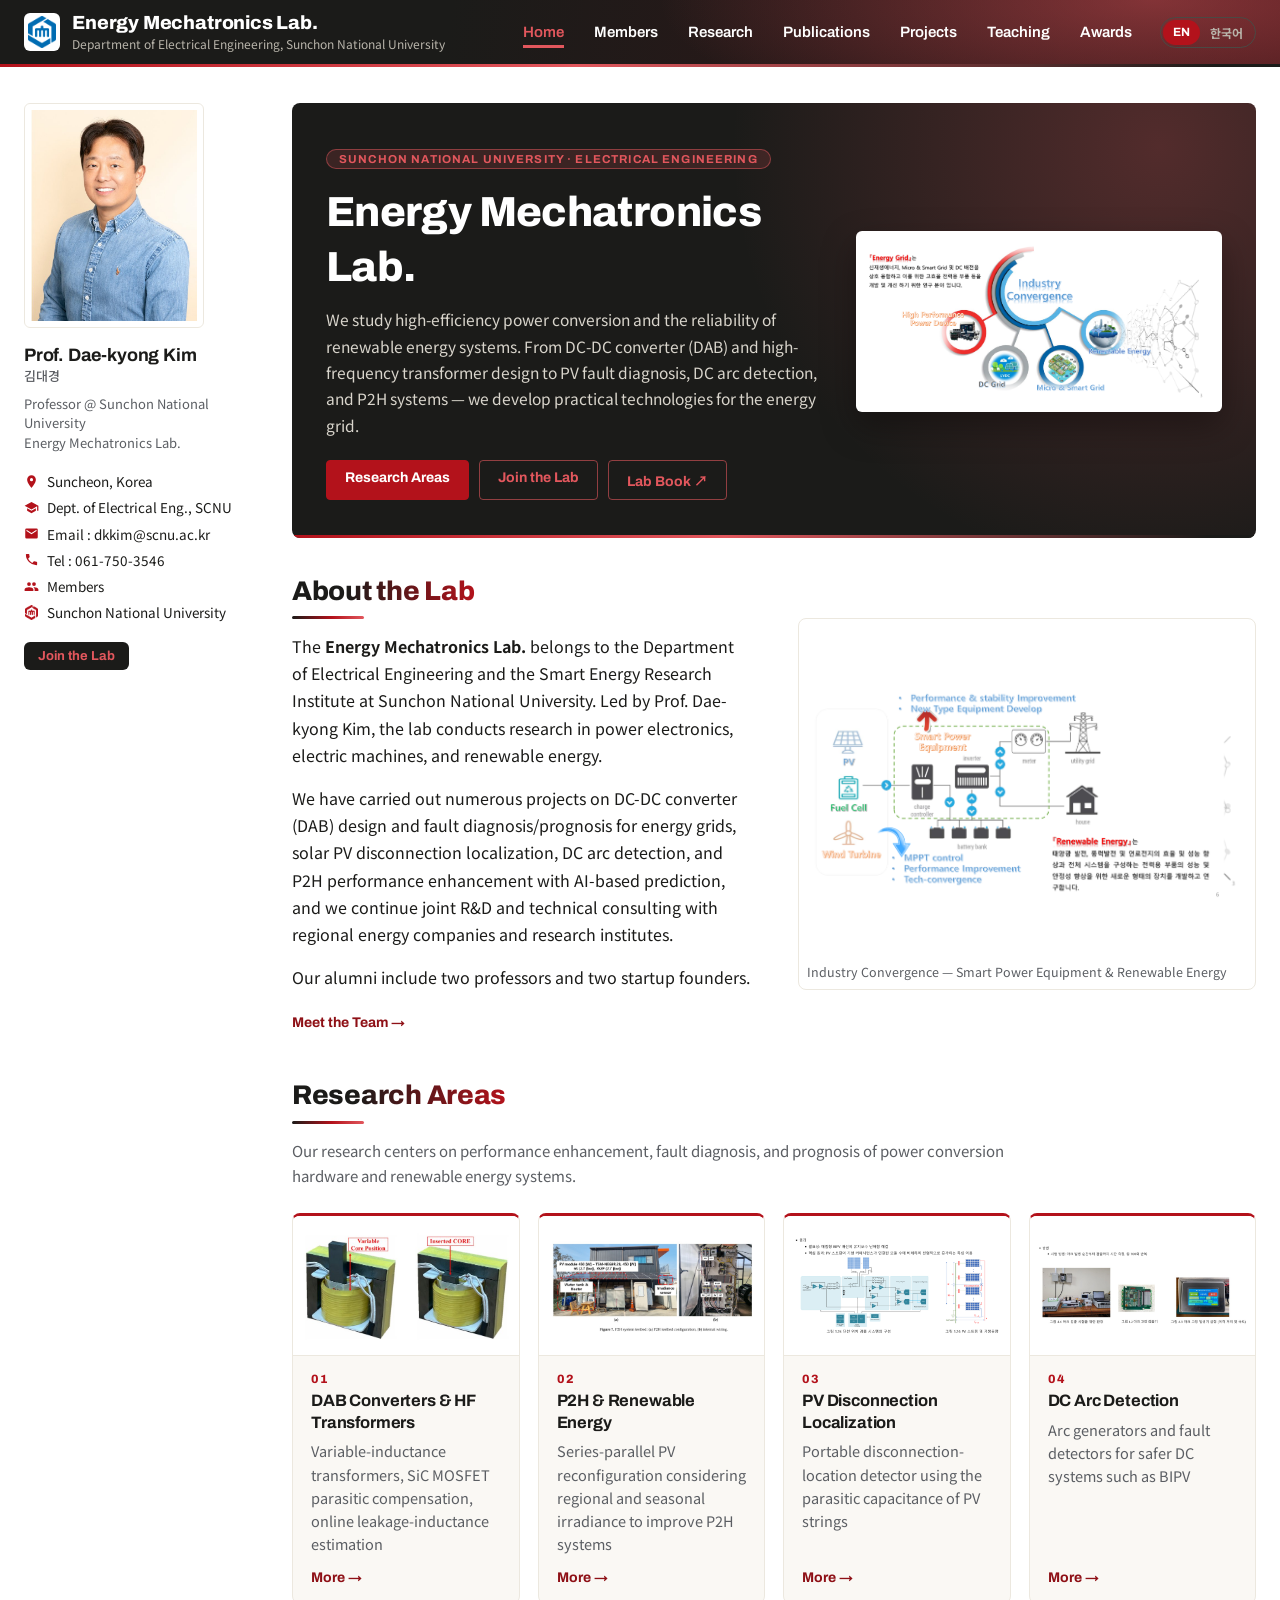
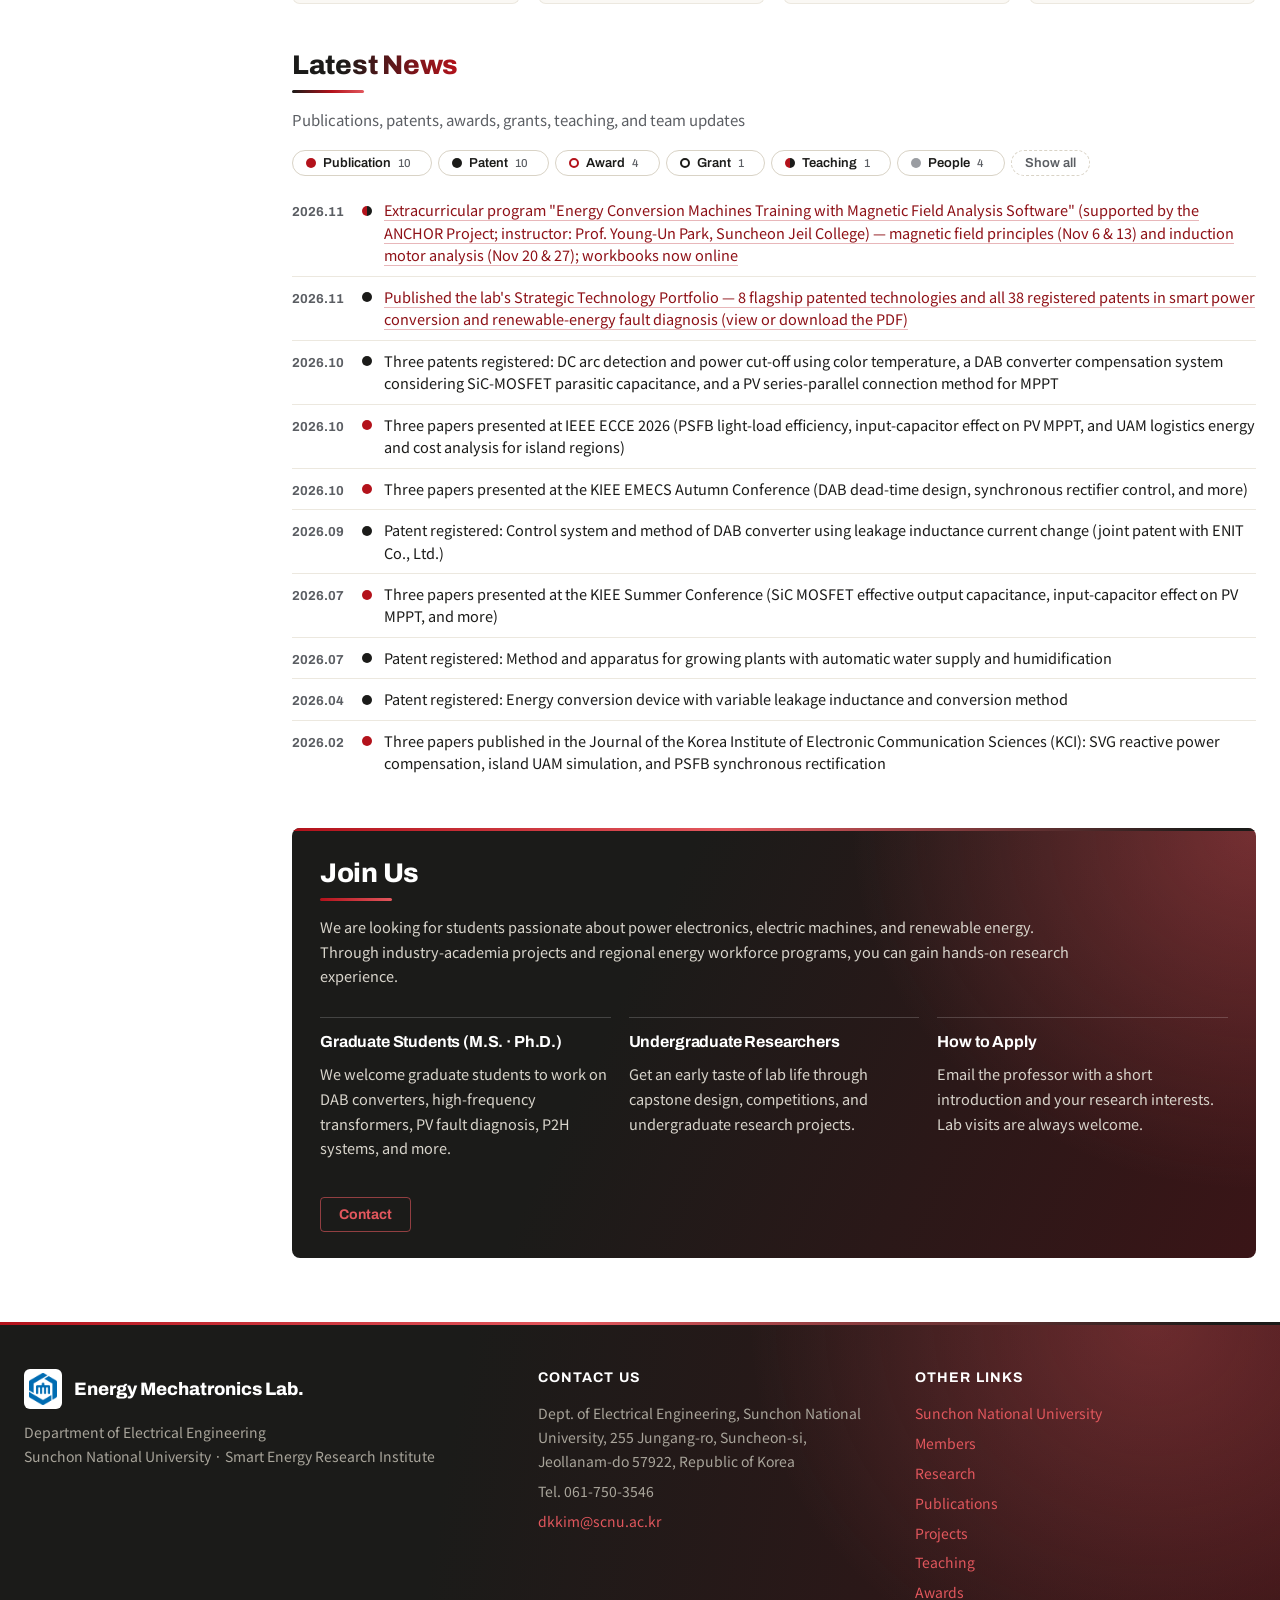
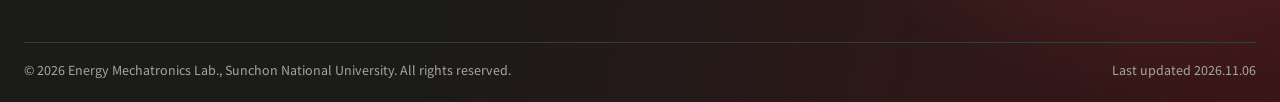
==== commit 0e24af98: "v1.22: add interactive Lab Book page (book.html) A 3D book that opens from the cover, with 8 chapter" ====
--- a/index.html
+++ b/index.html
@@ -25,6 +25,7 @@
       <div class="btn-row">
         <a class="btn" href="research.html">Research Areas</a>
         <a class="btn ghost" href="#join">Join the Lab</a>
+        <a class="btn ghost" href="book.html">Lab Book ↗</a>
       </div>
       </div>
       <figure class="hero-figure"><img src="assets/img/overview-grid.png" alt="Energy Grid research overview — Industry Convergence, DC Grid, Micro &amp; Smart Grid, Renewable Energy"></figure>
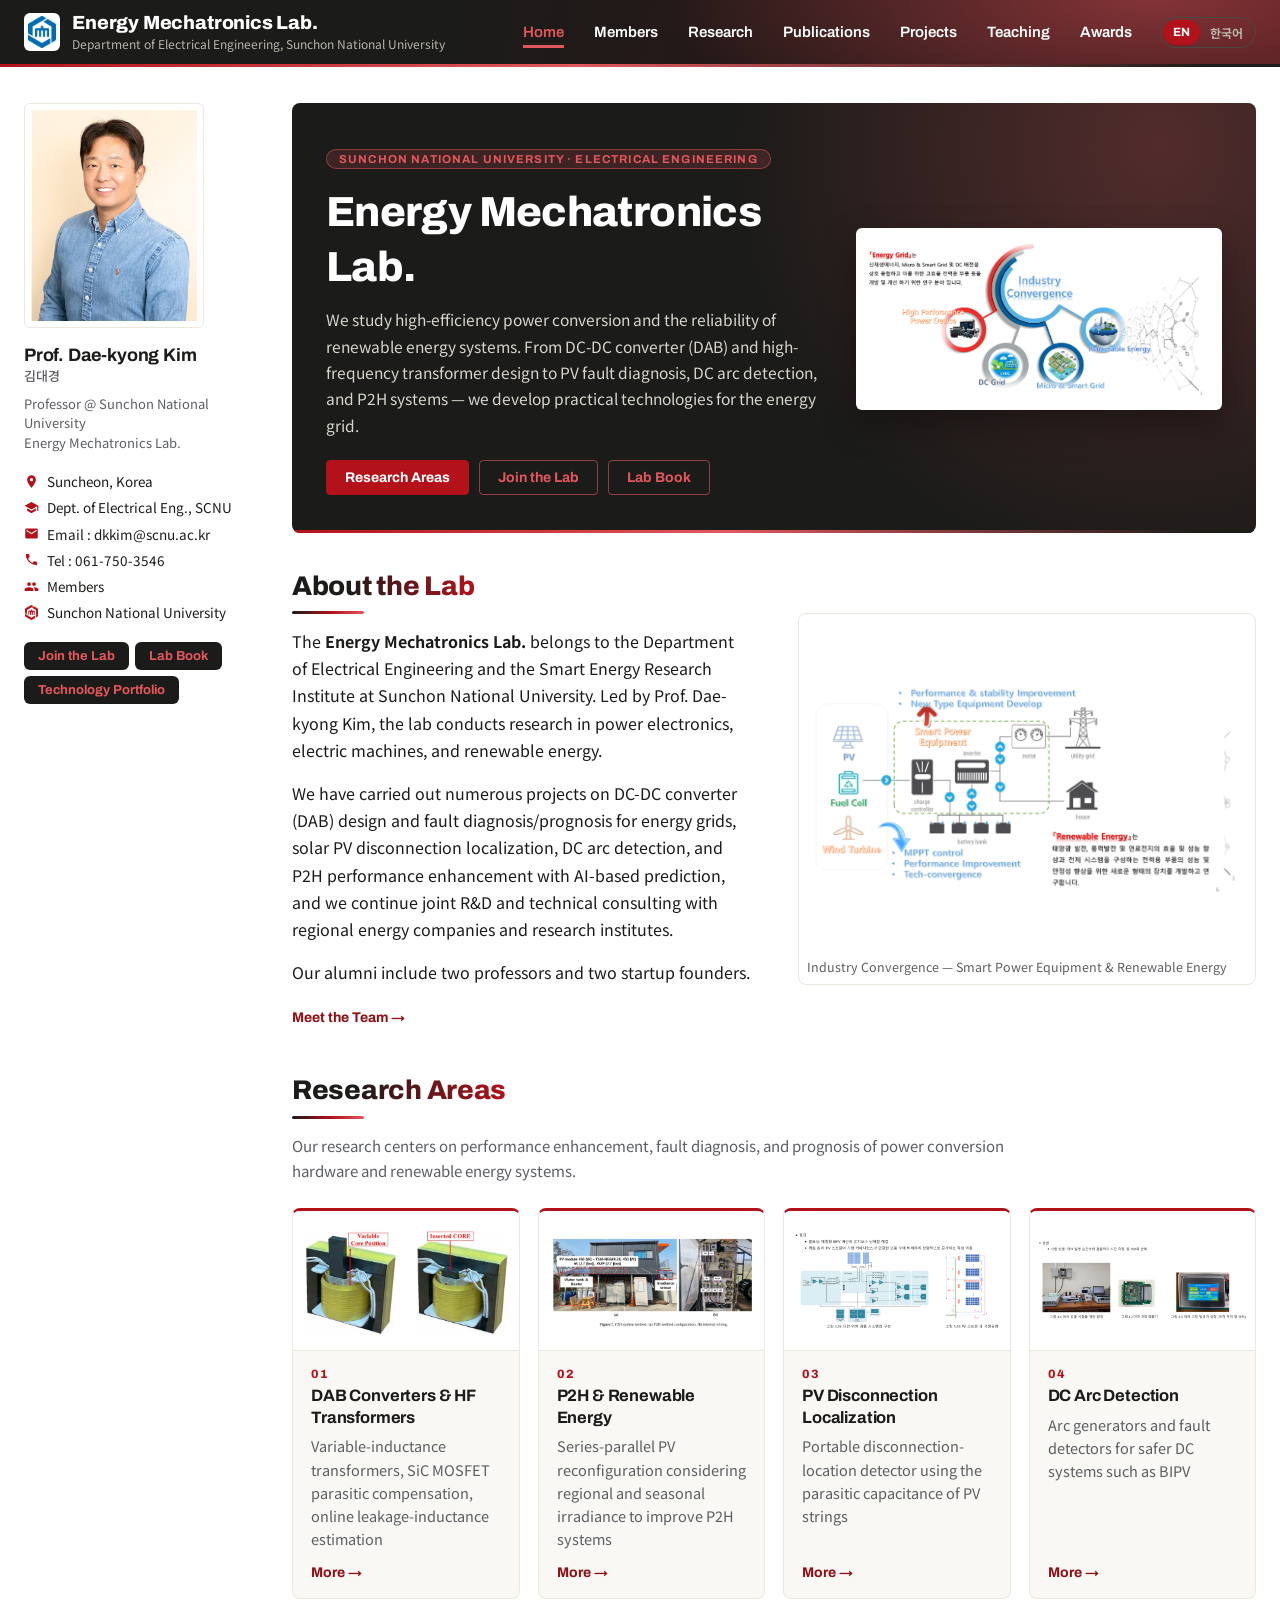
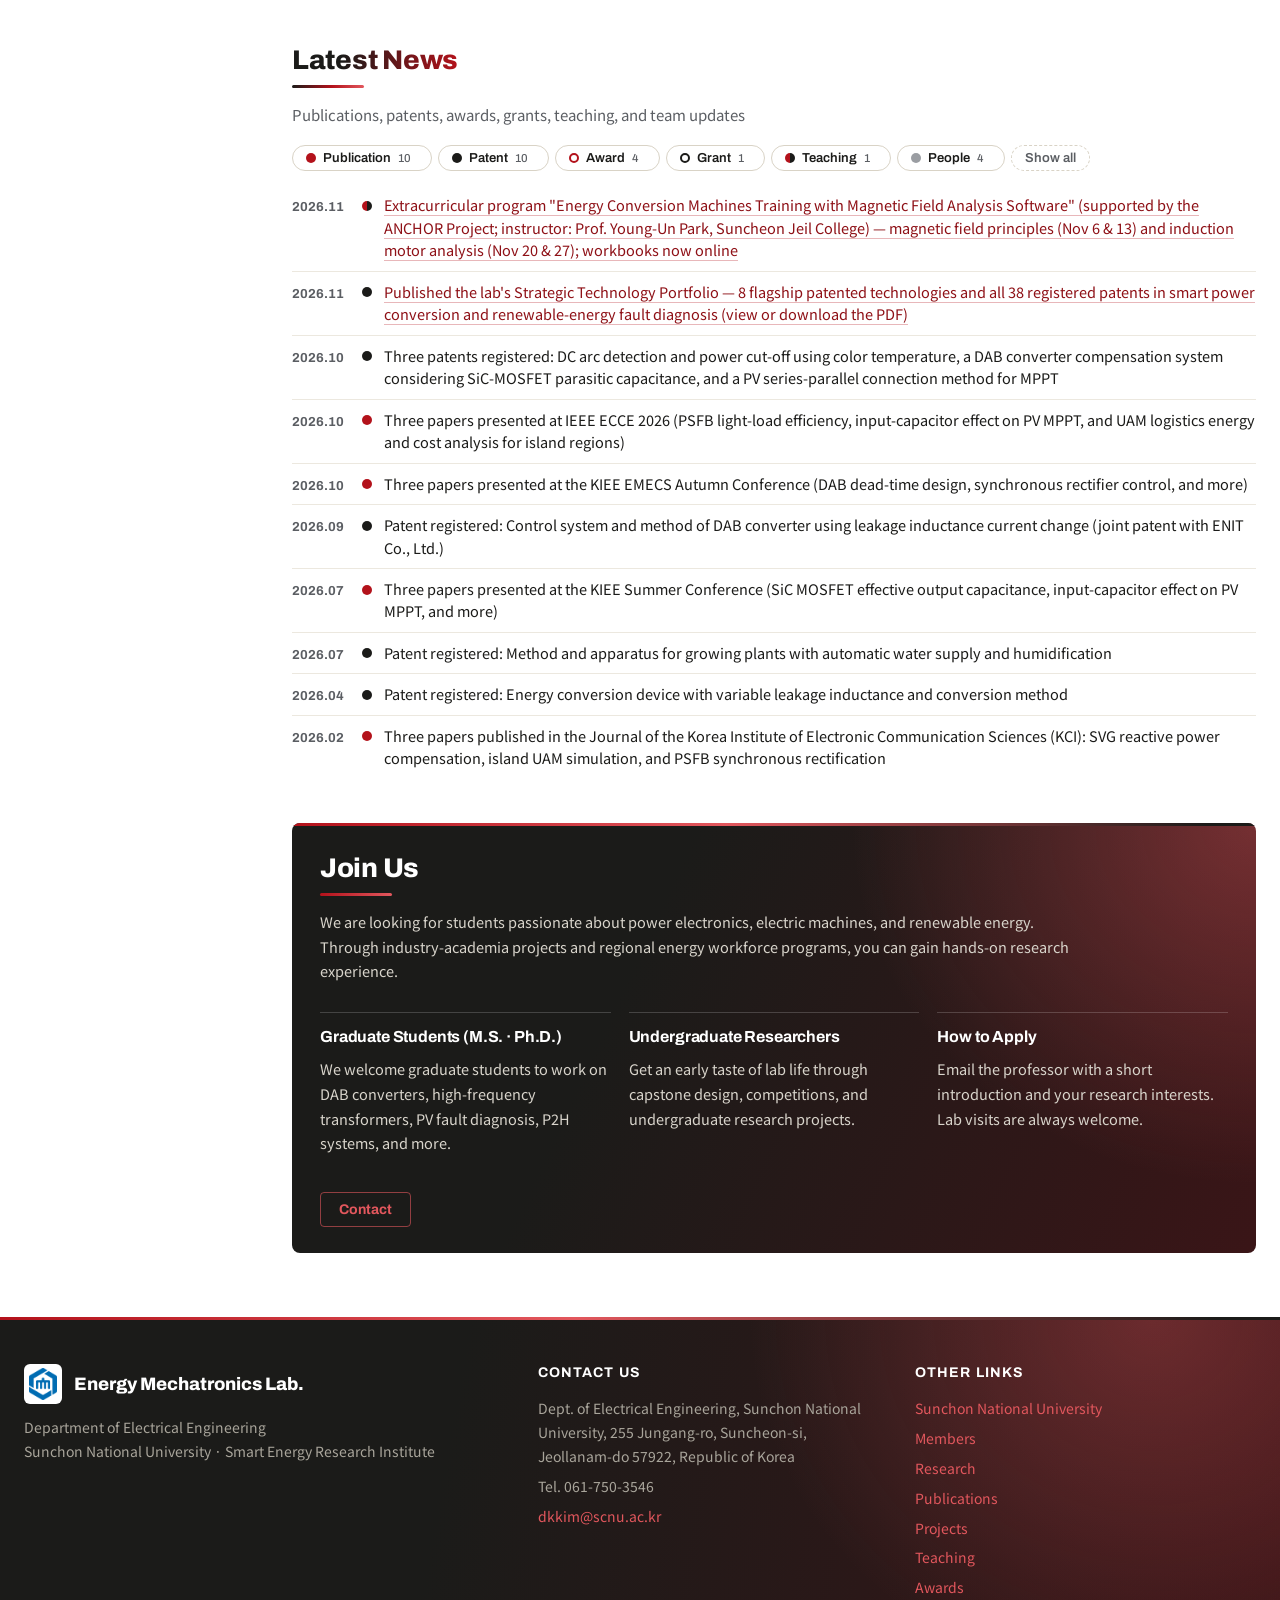
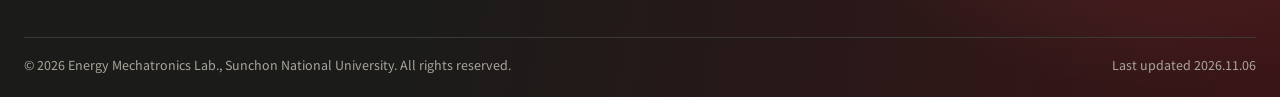
==== commit d9562ed5: "v1.25: open the 3D books beside the sidebar lab-book.html and tech-portfolio.html show each book in " ====
--- a/index.html
+++ b/index.html
@@ -25,7 +25,7 @@
       <div class="btn-row">
         <a class="btn" href="research.html">Research Areas</a>
         <a class="btn ghost" href="#join">Join the Lab</a>
-        <a class="btn ghost" href="book.html">Lab Book ↗</a>
+        <a class="btn ghost" href="lab-book.html">Lab Book</a>
       </div>
       </div>
       <figure class="hero-figure"><img src="assets/img/overview-grid.png" alt="Energy Grid research overview — Industry Convergence, DC Grid, Micro &amp; Smart Grid, Renewable Energy"></figure>
--- a/assets/css/style.css
+++ b/assets/css/style.css
@@ -103,7 +103,8 @@
 .author__urls svg { width: 15px; height: 15px; flex: none; color: var(--accent); }
 .ico-scnu { width: 15px; height: 15px; flex: none; background: var(--accent);
   -webkit-mask: url(../img/emblem.png) center / contain no-repeat; mask: url(../img/emblem.png) center / contain no-repeat; }
-.sidebar .side-cta { display: inline-block; margin-top: 16px; background: var(--ink); color: var(--accent-2); font: 700 13px var(--font-head); padding: 7px 14px; border-radius: 6px; }
+.sidebar .side-ctas { display: flex; flex-wrap: wrap; gap: 6px; margin-top: 16px; }
+.sidebar .side-cta { display: inline-block;background: var(--ink); color: var(--accent-2); font: 700 13px var(--font-head); padding: 7px 14px; border-radius: 6px; }
 .sidebar .side-cta:hover { background: var(--accent); color: #fff; }
 
 /* ---------- page title (sub pages) ---------- */
@@ -418,9 +419,9 @@
   .author__avatar { grid-row: span 2; max-width: 96px; }
   .author__name { margin-top: 0; }
   .author__bio { margin: 2px 0 0; }
-  .author__urls, .sidebar .side-cta { grid-column: 1 / -1; }
+  .author__urls, .sidebar .side-ctas { grid-column: 1 / -1; }
   .author__urls { display: flex; flex-wrap: wrap; gap: 4px 16px; margin-top: 8px; }
-  .sidebar .side-cta { justify-self: start; margin-top: 6px; }
+  .sidebar .side-ctas { margin-top: 6px; }
   .profile, .ra-head, .footer-grid { grid-template-columns: 1fr; }
   .profile-photo { max-width: 240px; }
 }
@@ -471,3 +472,10 @@
 .pf-coop { text-align: left; padding: 18px 18px 16px; }
 .pf-coop b { font-size: 22px; }
 .pf-coop span { font-size: 14px; color: var(--ink); }
+
+/* ---------- embedded 3D books (lab-book.html, tech-portfolio.html) ---------- */
+.book-head { display: flex; align-items: baseline; justify-content: space-between; gap: 16px; margin-bottom: 12px; }
+.book-head h1 { font-size: clamp(24px, 3vw, 32px); font-weight: 800; margin: 0; line-height: 1.15; }
+.book-head a { font: 700 13px var(--font-head); color: var(--accent); white-space: nowrap; }
+.book-frame { display: block; width: 100%; height: calc(100vh - 170px); min-height: 560px; border: 1px solid var(--line); border-radius: var(--radius); background: #e9dcc4; }
+.sidebar .side-cta.active { background: var(--accent); color: #fff; }
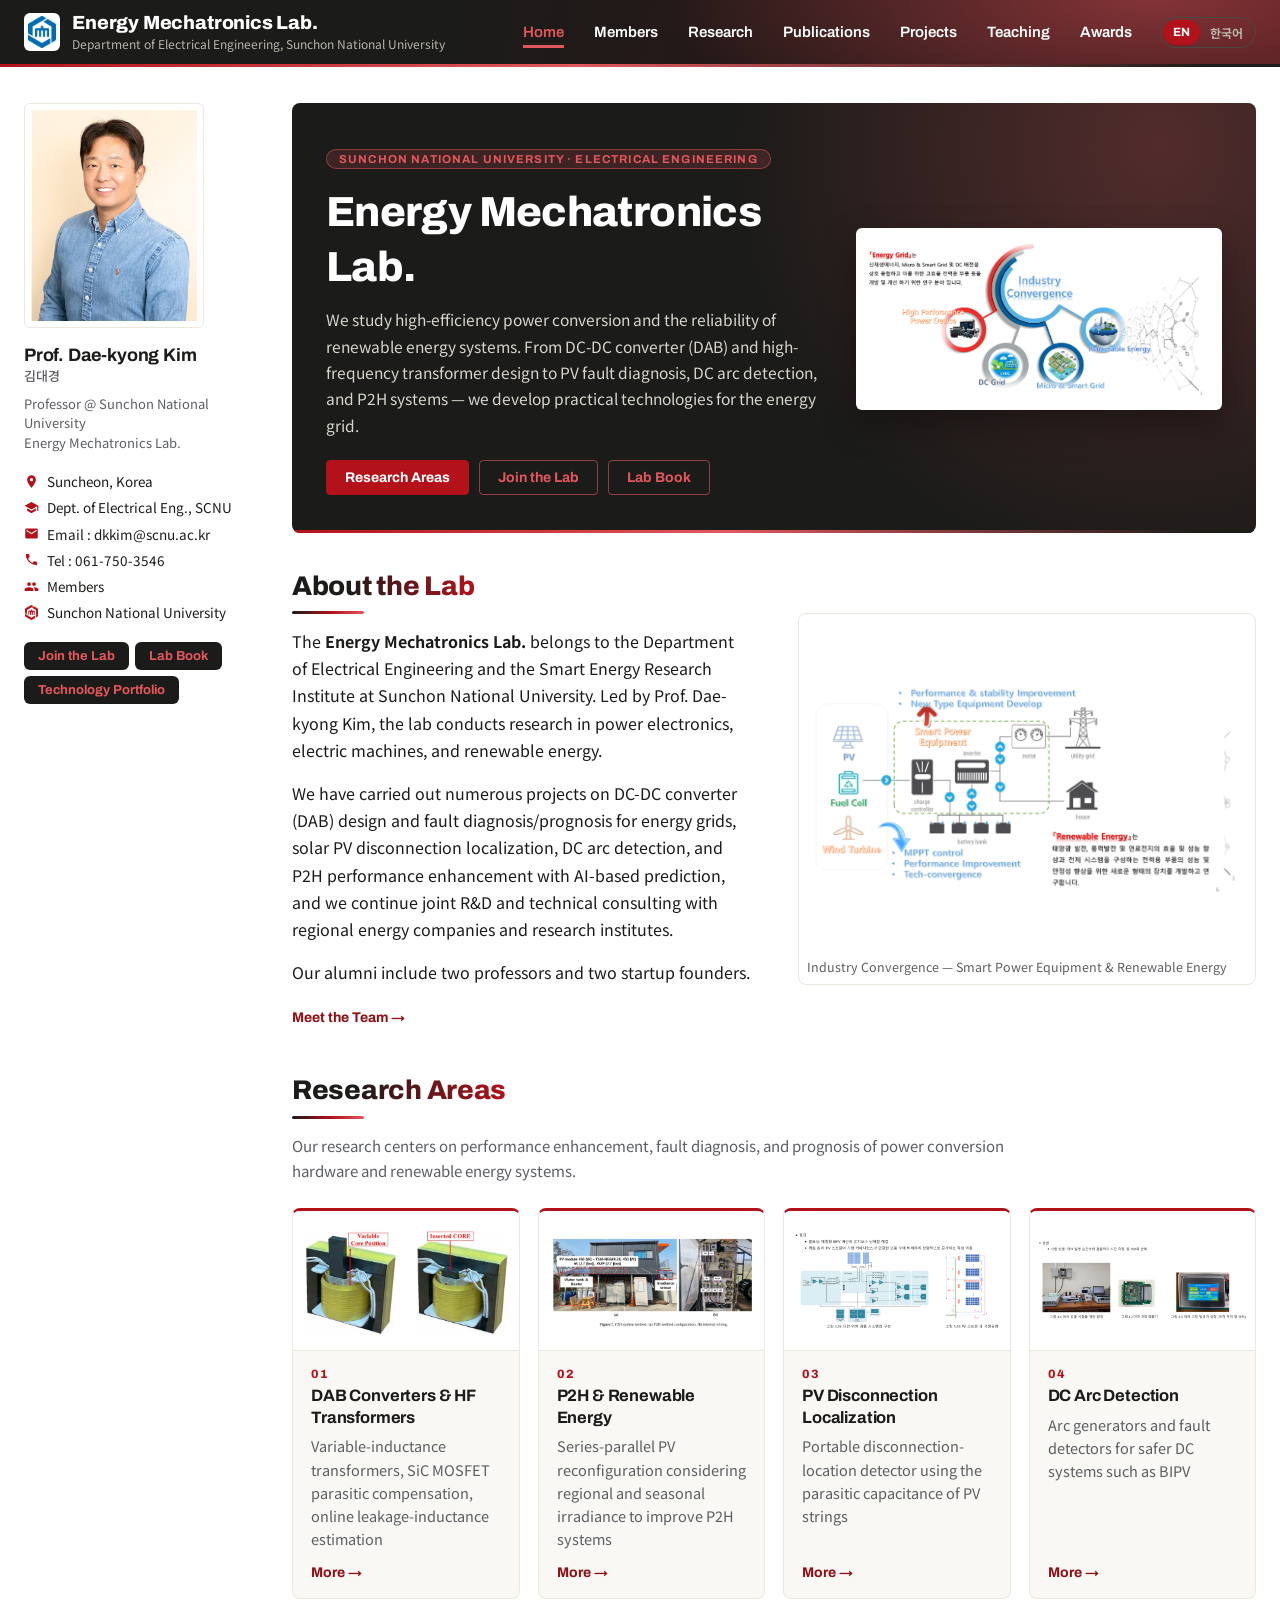
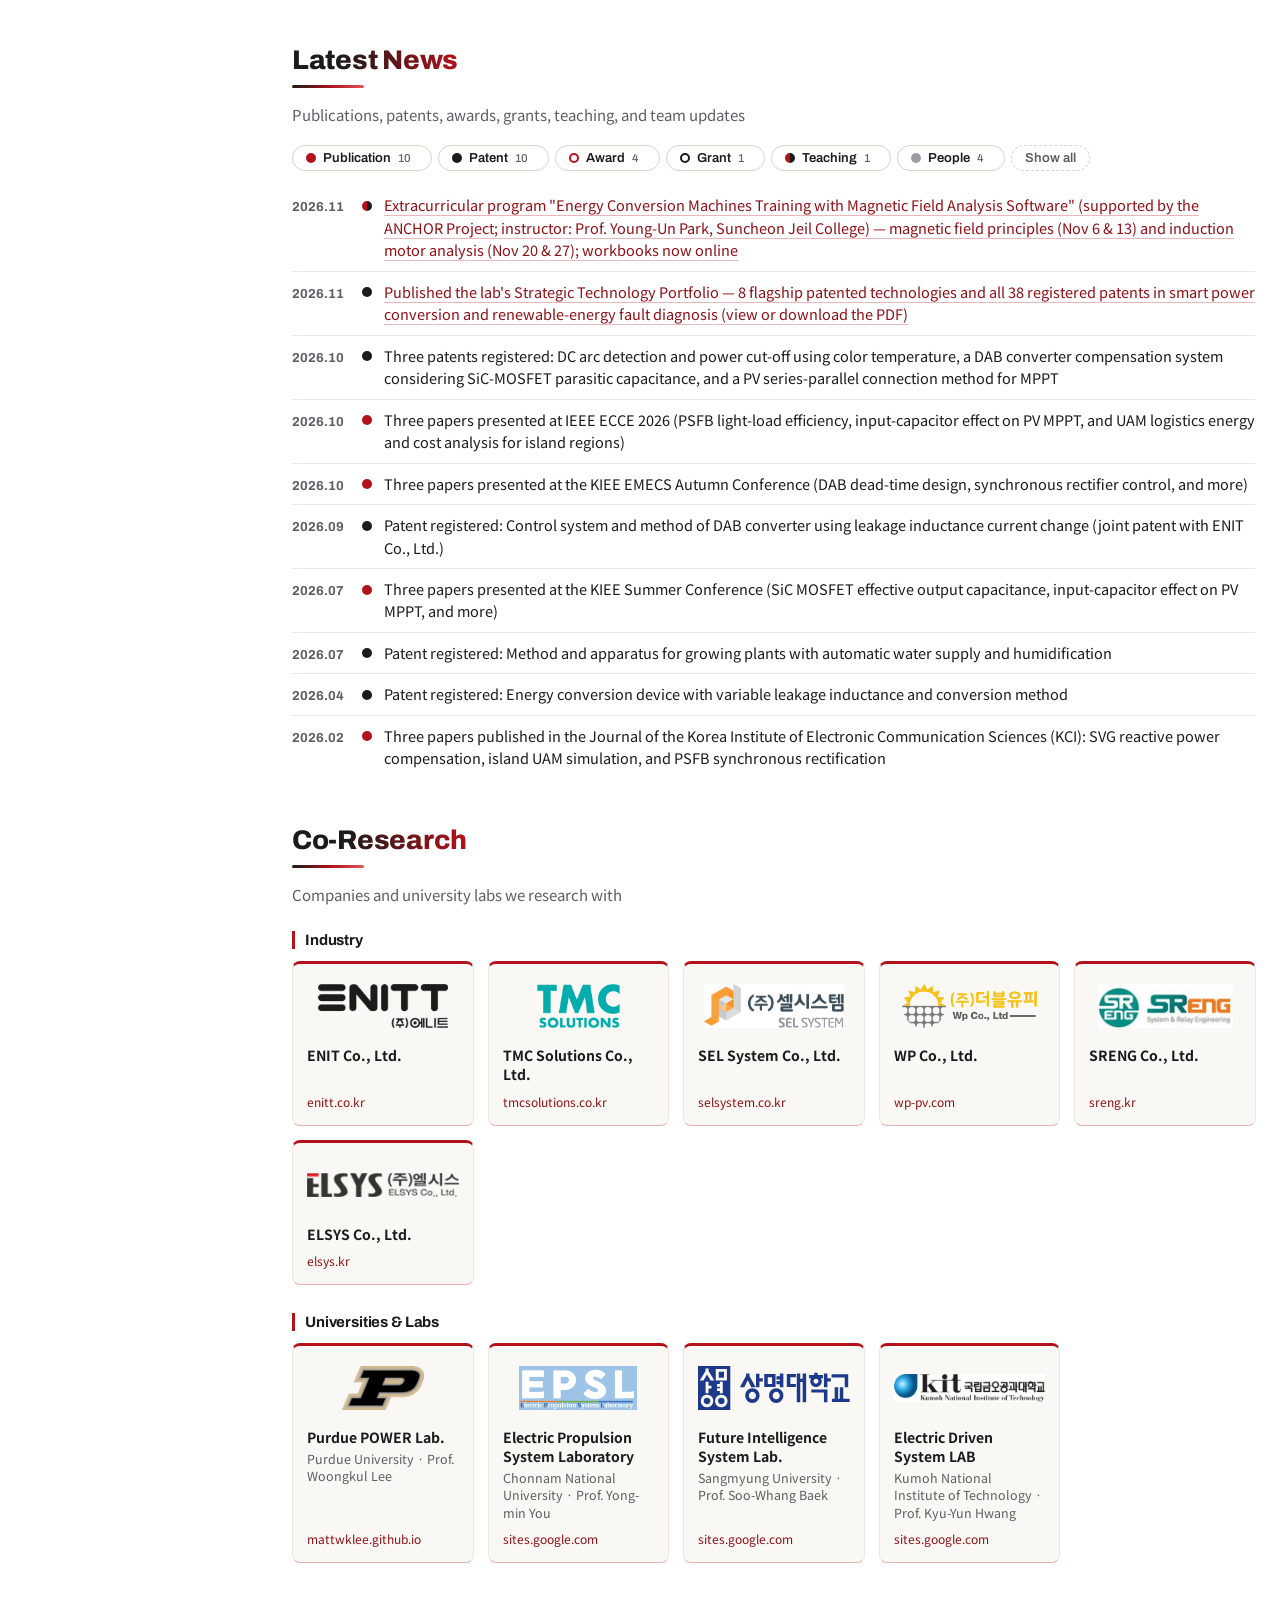
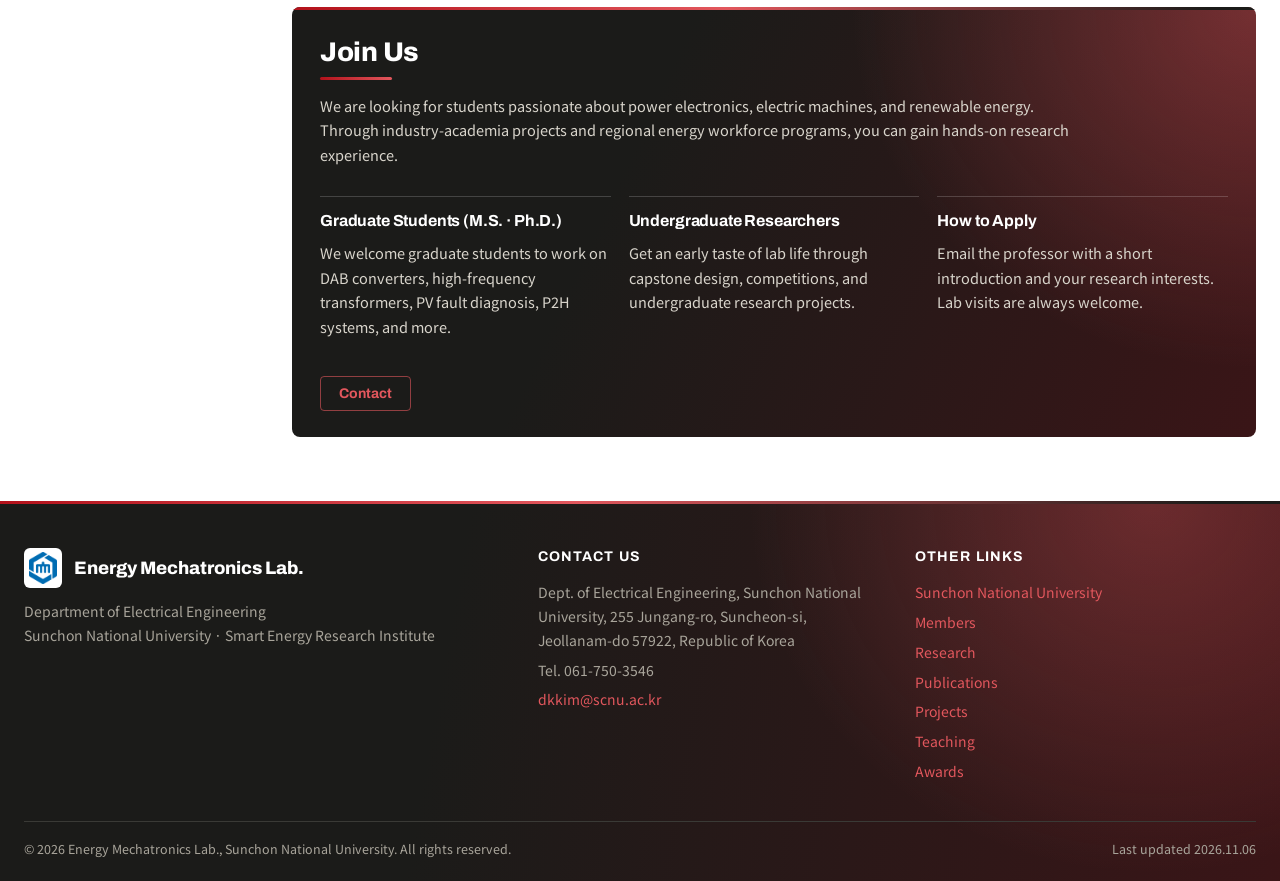
==== commit e59da924: "v1.26: add Co-Research partner cards to the home page Co-Authored-By: Claude Opus 5.5 <noreply@anthr" ====
--- a/index.html
+++ b/index.html
@@ -105,6 +105,14 @@
     </div>
   </section>
 
+  <section class="block" id="co-research-section">
+    <div class="container">
+      <h2 class="section-title">Co-Research</h2>
+      <p class="section-desc"><span lang="ko">함께 연구하는 기업과 대학 연구실</span><span lang="en">Companies and university labs we research with</span></p>
+      <div id="co-research"></div>
+    </div>
+  </section>
+
   <section class="block join" id="join">
     <div class="container">
       <h2 class="section-title">Join Us</h2>
--- a/assets/css/style.css
+++ b/assets/css/style.css
@@ -479,3 +479,18 @@
 .book-head a { font: 700 13px var(--font-head); color: var(--accent); white-space: nowrap; }
 .book-frame { display: block; width: 100%; height: calc(100vh - 170px); min-height: 560px; border: 1px solid var(--line); border-radius: var(--radius); background: #e9dcc4; }
 .sidebar .side-cta.active { background: var(--accent); color: #fff; }
+
+/* ---------- Co-Research (home) ---------- */
+#co-research-section { scroll-margin-top: 80px; }
+.co-group + .co-group { margin-top: 28px; }
+.co-group h3 { font-size: 15px; font-weight: 700; color: var(--ink); margin: 0 0 12px; padding-left: 10px; border-left: 3px solid var(--accent); line-height: 1.2; }
+.co-grid { list-style: none; margin: 0; padding: 0; display: grid; grid-template-columns: repeat(auto-fill, minmax(180px, 1fr)); gap: 14px; }
+.co-card { display: flex; flex-direction: column; height: 100%; padding: 14px 14px 12px; background: var(--surface, #fff); border: 1px solid var(--line); border-top: 3px solid var(--accent); border-radius: var(--radius); color: var(--ink); text-decoration: none; transition: transform .15s ease, box-shadow .15s ease, border-top-color .15s ease; }
+.co-card:hover, .co-card:focus-visible { transform: translateY(-3px); box-shadow: 0 8px 22px rgba(27,27,25,.1); border-top-color: var(--ink); }
+.co-card:focus-visible { outline: 2px solid var(--accent); outline-offset: 2px; }
+.co-logo { display: flex; align-items: center; justify-content: center; height: 56px; margin-bottom: 12px; }
+.co-logo img { height: 44px; width: 100%; object-fit: contain; }
+.co-name { font-weight: 700; font-size: 14px; line-height: 1.35; }
+.co-sub { font-size: 12.5px; color: var(--muted); margin-top: 3px; line-height: 1.4; }
+.co-site { margin-top: auto; padding-top: 8px; font-size: 12px; color: var(--accent-ink); }
+@media (max-width: 600px) { .co-grid { grid-template-columns: repeat(2, minmax(0, 1fr)); gap: 10px; } .co-logo { height: 46px; } .co-logo img { height: 38px; } }
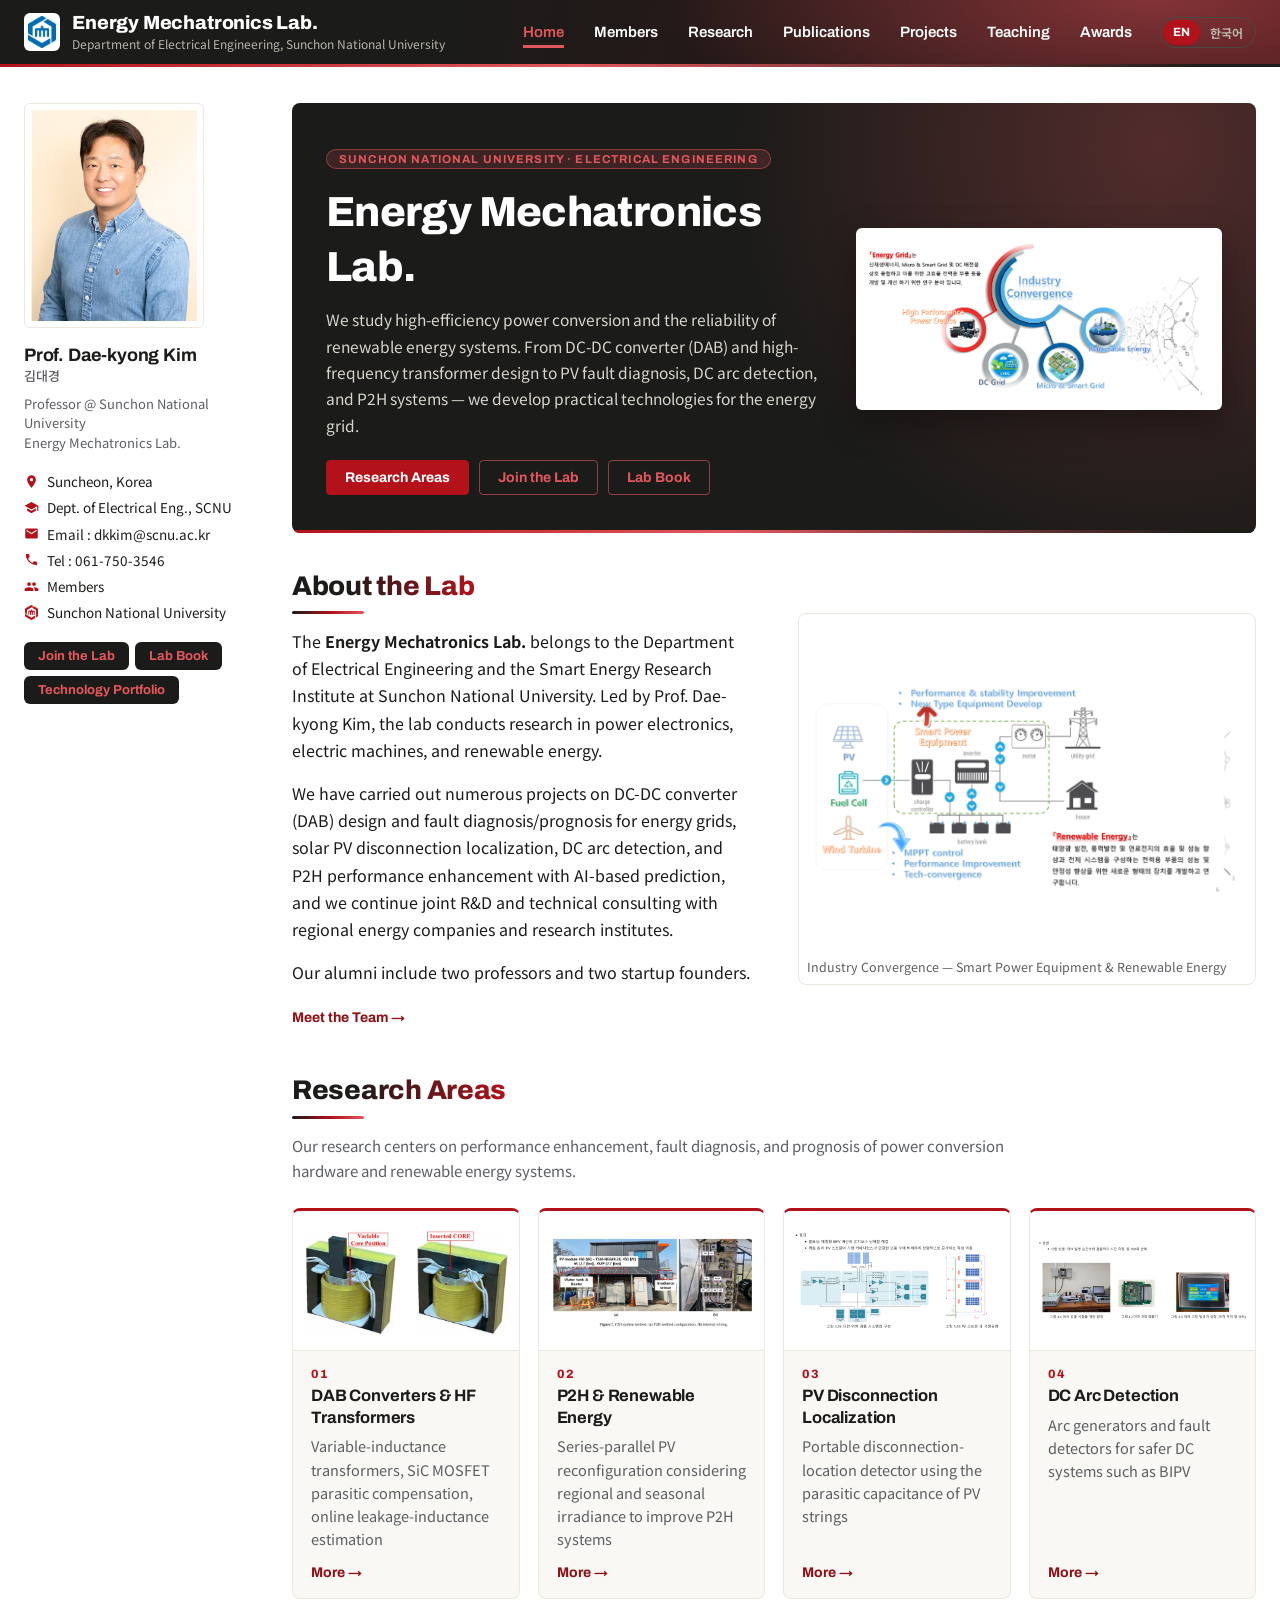
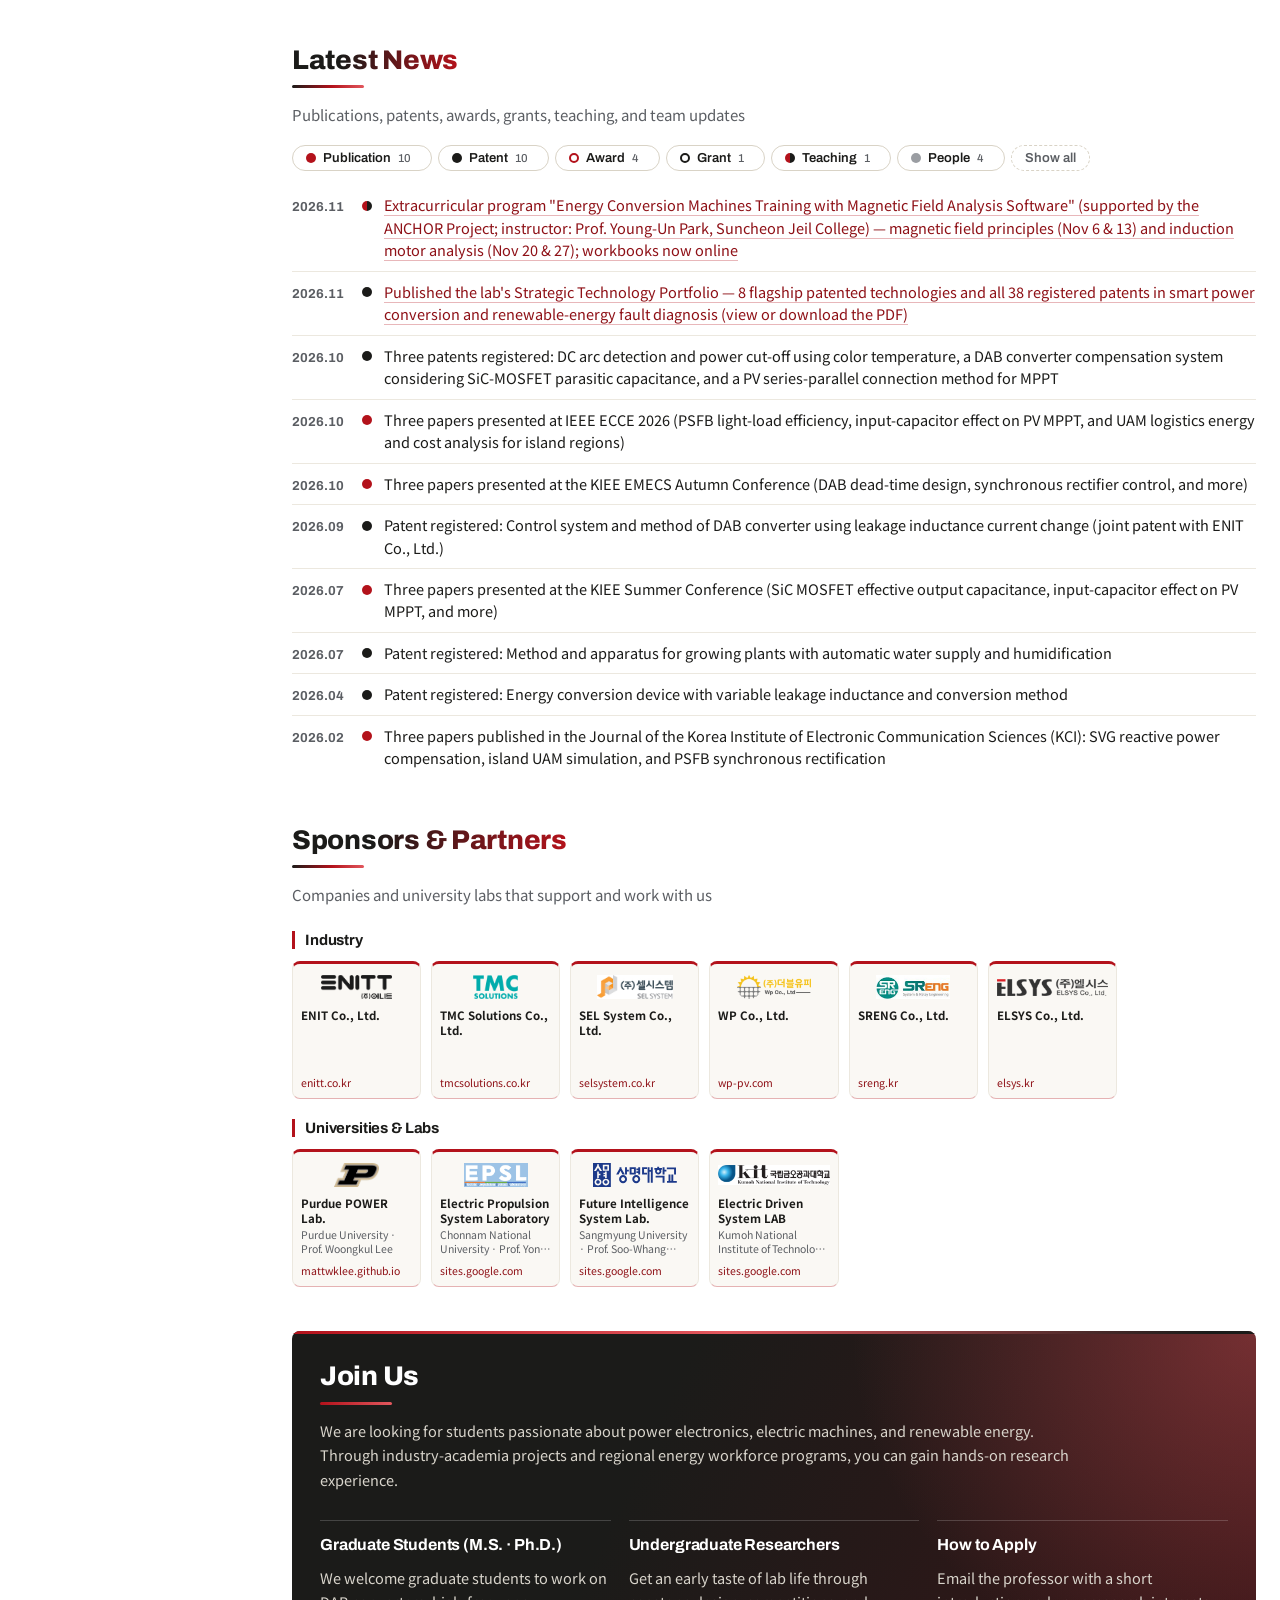
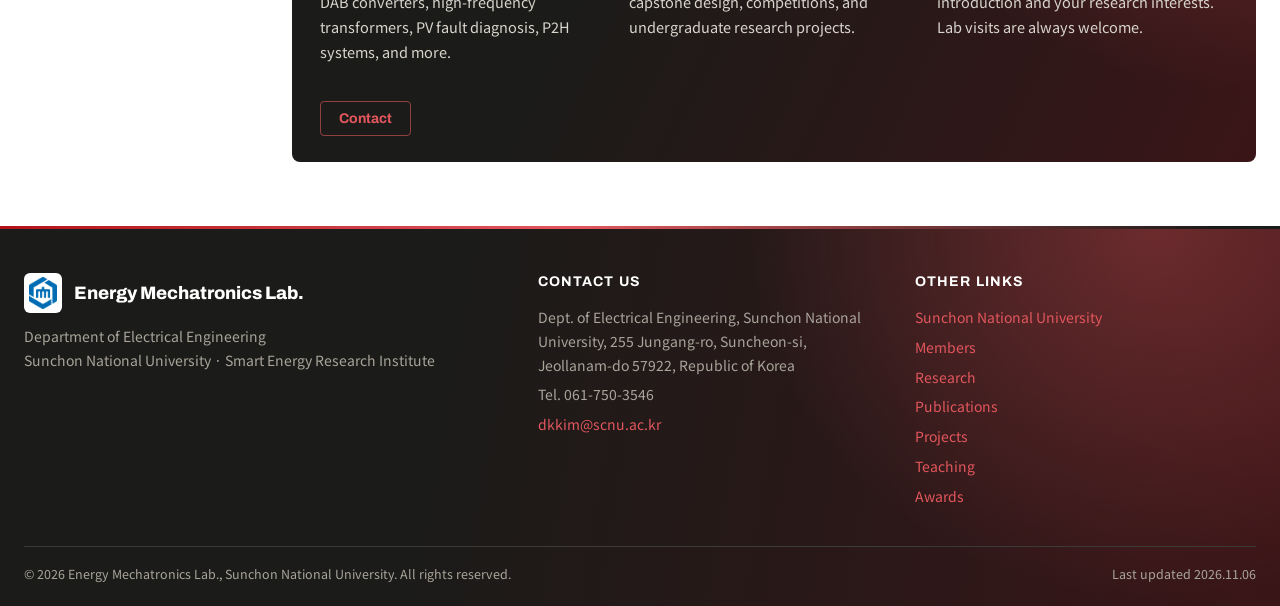
==== commit 95058e30: "v1.27: rename Co-Research to Sponsors & Partners, smaller equal-size cards Co-Authored-By: Claude Op" ====
--- a/index.html
+++ b/index.html
@@ -107,8 +107,8 @@
 
   <section class="block" id="co-research-section">
     <div class="container">
-      <h2 class="section-title">Co-Research</h2>
-      <p class="section-desc"><span lang="ko">함께 연구하는 기업과 대학 연구실</span><span lang="en">Companies and university labs we research with</span></p>
+      <h2 class="section-title">Sponsors &amp; Partners</h2>
+      <p class="section-desc"><span lang="ko">함께 연구하고 지원하는 기업과 대학 연구실</span><span lang="en">Companies and university labs that support and work with us</span></p>
       <div id="co-research"></div>
     </div>
   </section>
--- a/assets/css/style.css
+++ b/assets/css/style.css
@@ -482,15 +482,17 @@
 
 /* ---------- Co-Research (home) ---------- */
 #co-research-section { scroll-margin-top: 80px; }
-.co-group + .co-group { margin-top: 28px; }
+.co-group + .co-group { margin-top: 20px; }
 .co-group h3 { font-size: 15px; font-weight: 700; color: var(--ink); margin: 0 0 12px; padding-left: 10px; border-left: 3px solid var(--accent); line-height: 1.2; }
-.co-grid { list-style: none; margin: 0; padding: 0; display: grid; grid-template-columns: repeat(auto-fill, minmax(180px, 1fr)); gap: 14px; }
-.co-card { display: flex; flex-direction: column; height: 100%; padding: 14px 14px 12px; background: var(--surface, #fff); border: 1px solid var(--line); border-top: 3px solid var(--accent); border-radius: var(--radius); color: var(--ink); text-decoration: none; transition: transform .15s ease, box-shadow .15s ease, border-top-color .15s ease; }
+.co-grid { list-style: none; margin: 0; padding: 0; display: grid; grid-template-columns: repeat(auto-fill, minmax(118px, 1fr)); gap: 10px; }
+.co-card { display: flex; flex-direction: column; height: 100%; padding: 8px 8px 7px; background: var(--surface, #fff); border: 1px solid var(--line); border-top: 3px solid var(--accent); border-radius: var(--radius); color: var(--ink); text-decoration: none; transition: transform .15s ease, box-shadow .15s ease, border-top-color .15s ease; }
 .co-card:hover, .co-card:focus-visible { transform: translateY(-3px); box-shadow: 0 8px 22px rgba(27,27,25,.1); border-top-color: var(--ink); }
 .co-card:focus-visible { outline: 2px solid var(--accent); outline-offset: 2px; }
-.co-logo { display: flex; align-items: center; justify-content: center; height: 56px; margin-bottom: 12px; }
-.co-logo img { height: 44px; width: 100%; object-fit: contain; }
-.co-name { font-weight: 700; font-size: 14px; line-height: 1.35; }
-.co-sub { font-size: 12.5px; color: var(--muted); margin-top: 3px; line-height: 1.4; }
-.co-site { margin-top: auto; padding-top: 8px; font-size: 12px; color: var(--accent-ink); }
-@media (max-width: 600px) { .co-grid { grid-template-columns: repeat(2, minmax(0, 1fr)); gap: 10px; } .co-logo { height: 46px; } .co-logo img { height: 38px; } }
+.co-logo { display: flex; align-items: center; justify-content: center; height: 30px; margin-bottom: 6px; }
+.co-logo img { height: 24px; width: 100%; object-fit: contain; }
+.co-card { height: 138px; overflow: hidden; }
+.co-name, .co-sub { display: -webkit-box; -webkit-box-orient: vertical; -webkit-line-clamp: 2; overflow: hidden; }
+.co-name { font-weight: 700; font-size: 11.5px; line-height: 1.3; }
+.co-sub { font-size: 10.5px; color: var(--muted); margin-top: 2px; line-height: 1.35; }
+.co-site { margin-top: auto; padding-top: 4px; font-size: 10.5px; color: var(--accent-ink); }
+@media (max-width: 600px) { .co-grid { grid-template-columns: repeat(3, minmax(0, 1fr)); gap: 8px; } .co-logo { height: 28px; } .co-logo img { height: 22px; } }
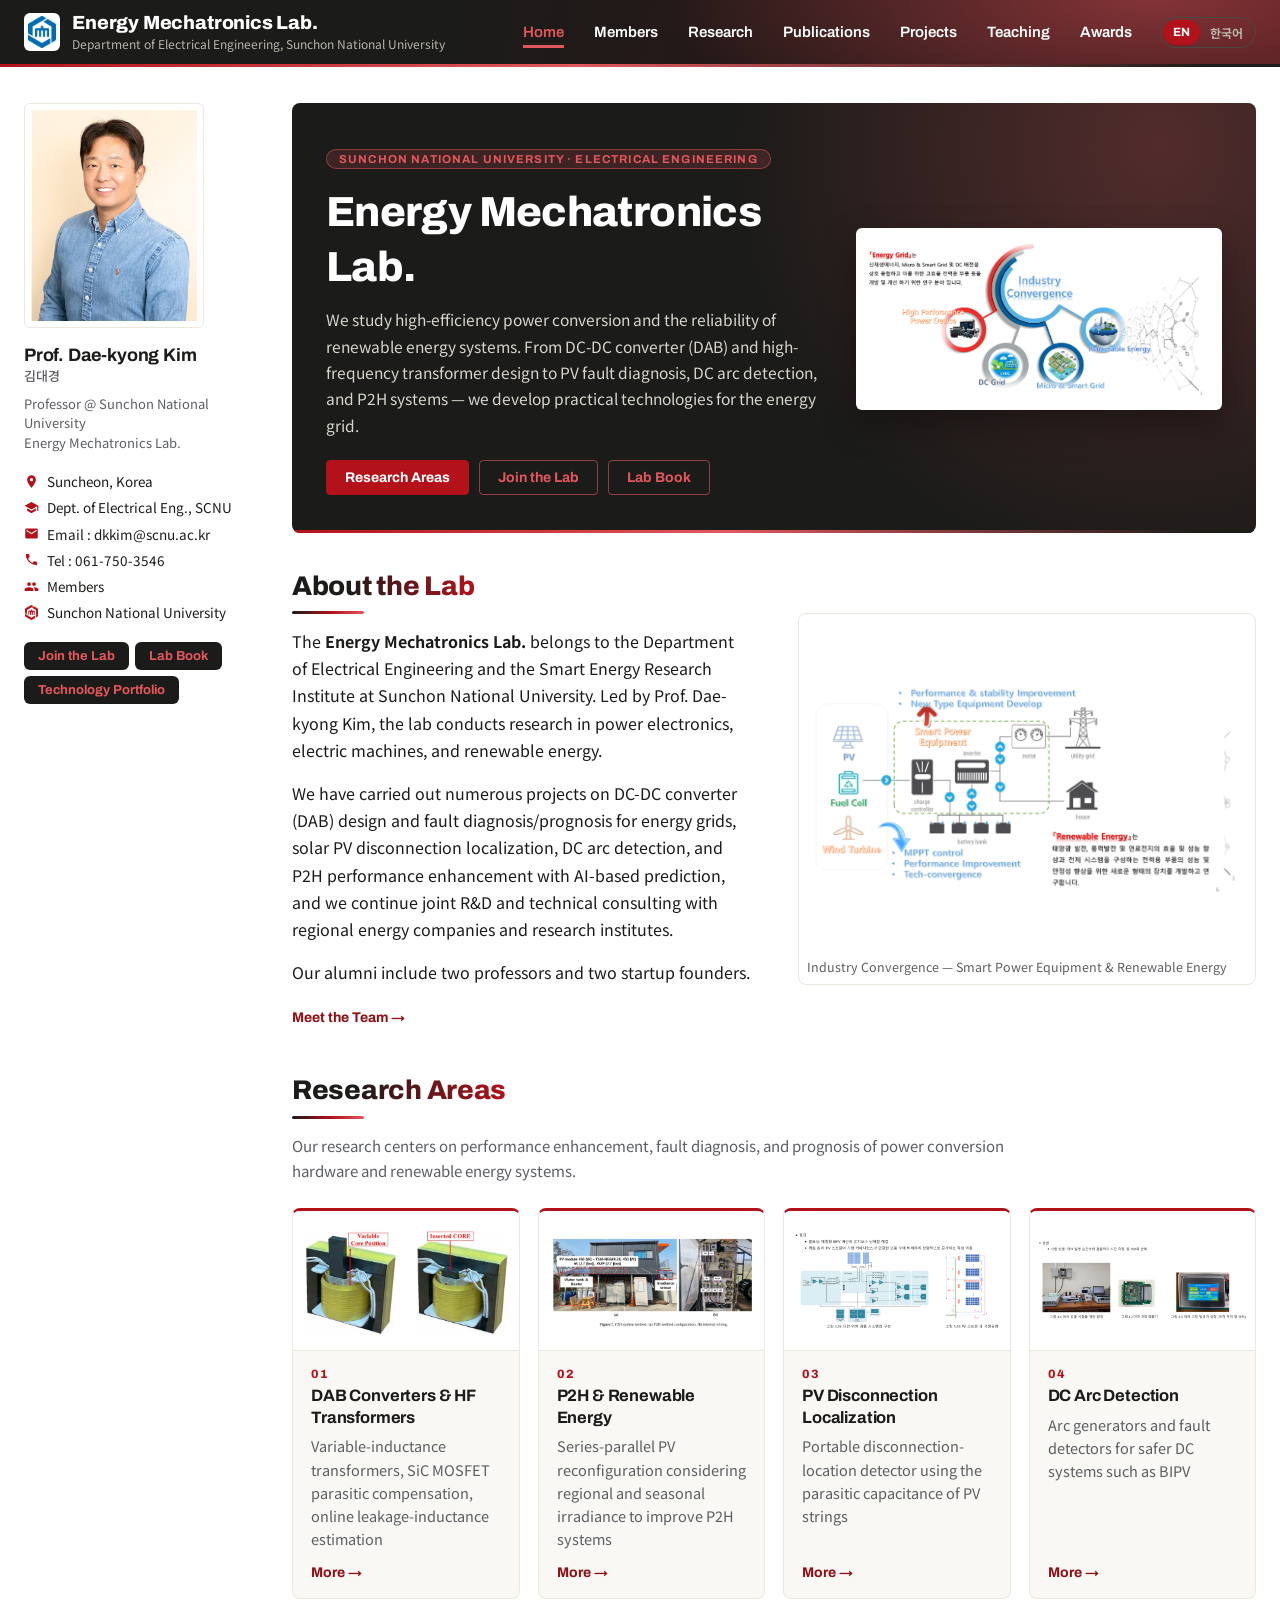
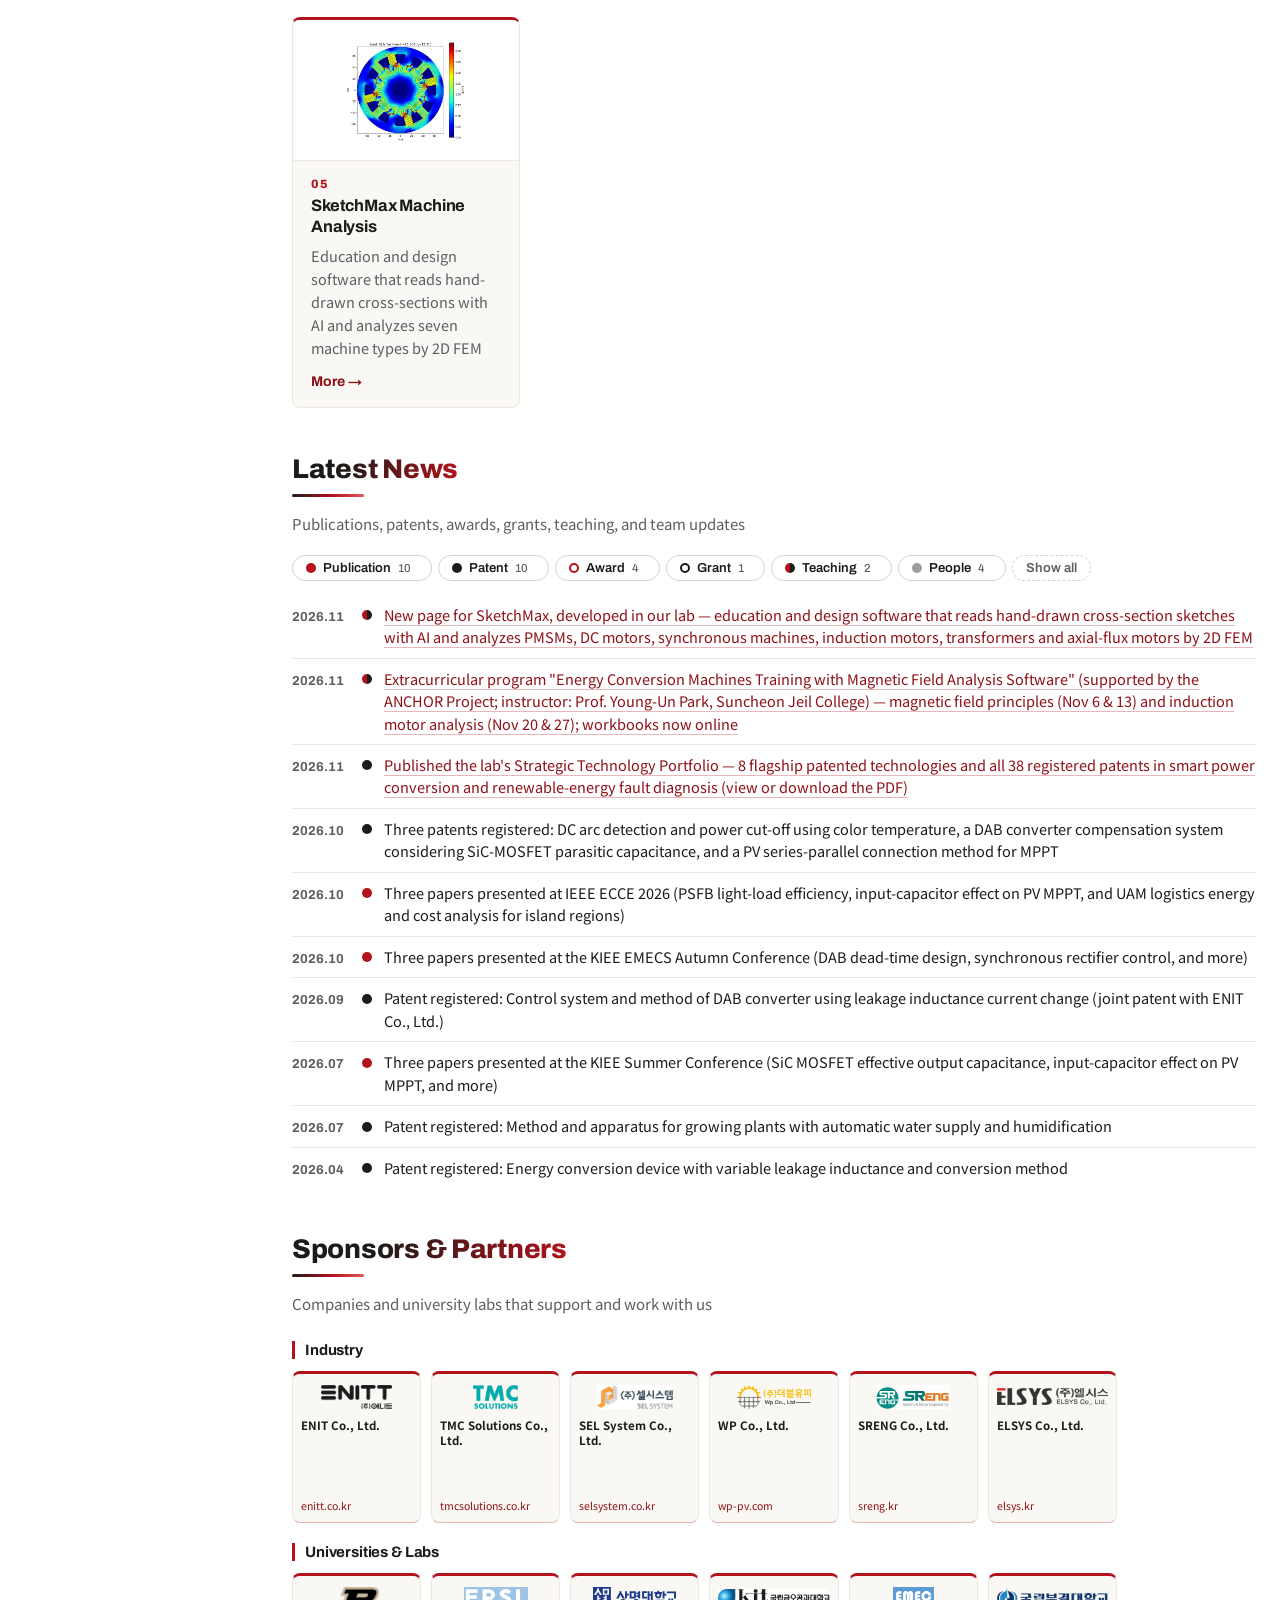
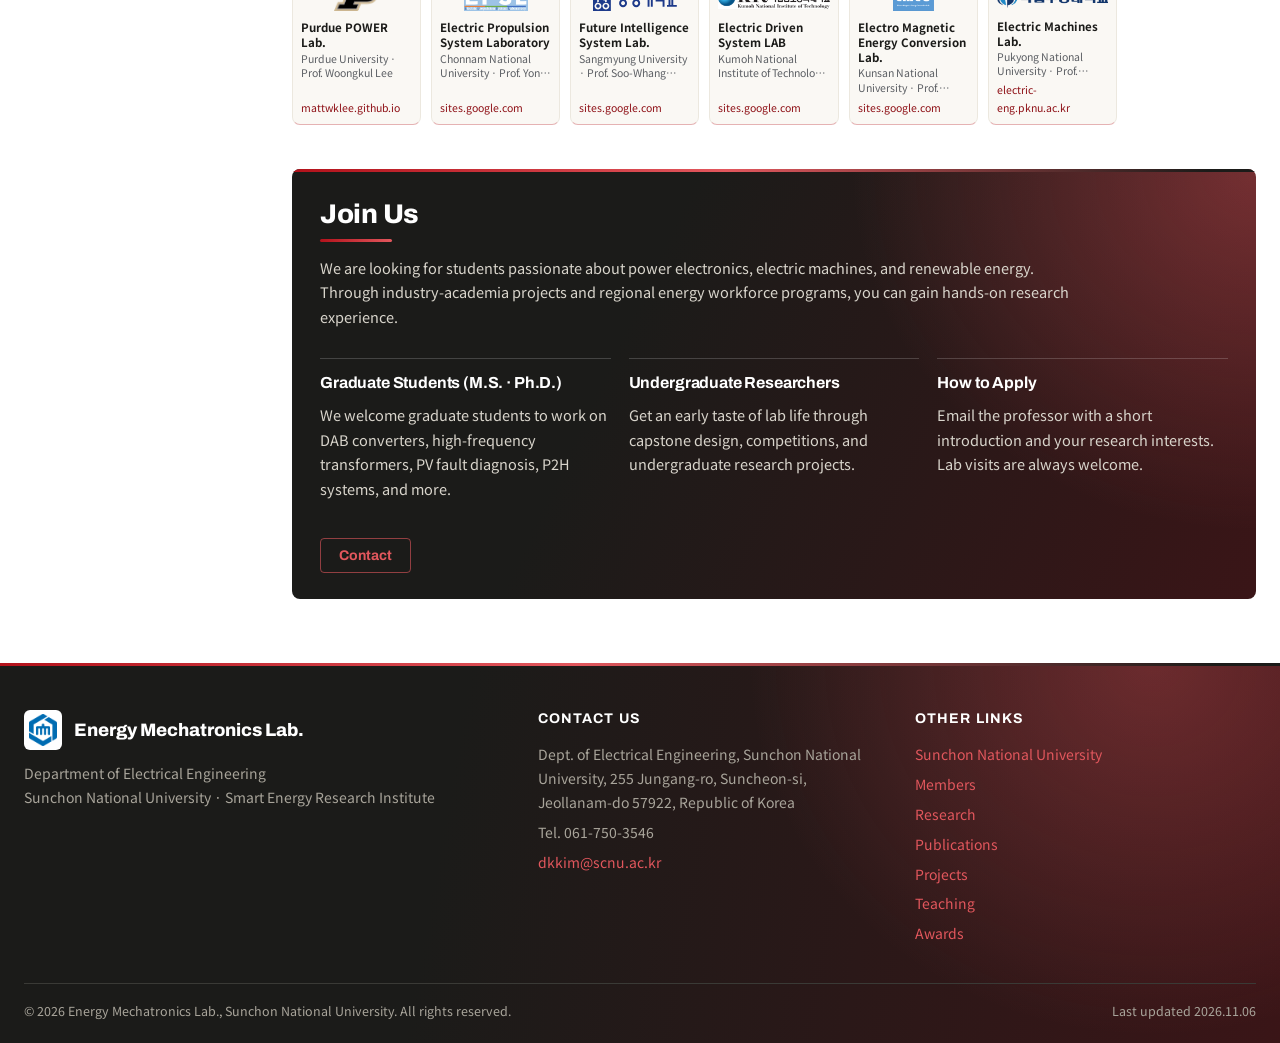
==== commit f50e2f81: "v1.31: add SketchMax introduction page Co-Authored-By: Claude Opus 5.5 <noreply@anthropic.com>" ====
--- a/index.html
+++ b/index.html
@@ -92,6 +92,14 @@
             <p lang="en">Arc generators and fault detectors for safer DC systems such as BIPV</p>
             <span class="more-link">More</span></div>
         </a>
+        <a class="card" href="sketchmax.html">
+          <div class="thumb"><img src="assets/img/sketchmax/field-load.jpg" alt="SketchMax FEM flux density result"></div>
+          <div class="body"><div class="num">05</div>
+            <h3 lang="ko">SketchMax 전기기기 해석</h3><h3 lang="en">SketchMax Machine Analysis</h3>
+            <p lang="ko">손그림 단면 스케치를 AI로 읽어 7종 전기기기를 2D FEM으로 해석하는 교육·설계용 프로그램</p>
+            <p lang="en">Education and design software that reads hand-drawn cross-sections with AI and analyzes seven machine types by 2D FEM</p>
+            <span class="more-link">More</span></div>
+        </a>
       </div>
     </div>
   </section>
--- a/assets/css/style.css
+++ b/assets/css/style.css
@@ -490,9 +490,9 @@
 .co-card:focus-visible { outline: 2px solid var(--accent); outline-offset: 2px; }
 .co-logo { display: flex; align-items: center; justify-content: center; height: 30px; margin-bottom: 6px; }
 .co-logo img { height: 24px; width: 100%; object-fit: contain; }
-.co-card { height: 138px; overflow: hidden; }
+.co-card { height: 152px; overflow: hidden; }
 .co-name, .co-sub { display: -webkit-box; -webkit-box-orient: vertical; -webkit-line-clamp: 2; overflow: hidden; }
-.co-name { font-weight: 700; font-size: 11.5px; line-height: 1.3; }
+.co-name { font-weight: 700; font-size: 11.5px; line-height: 1.3; -webkit-line-clamp: 3; }
 .co-sub { font-size: 10.5px; color: var(--muted); margin-top: 2px; line-height: 1.35; }
 .co-site { margin-top: auto; padding-top: 4px; font-size: 10.5px; color: var(--accent-ink); }
-@media (max-width: 600px) { .co-grid { grid-template-columns: repeat(3, minmax(0, 1fr)); gap: 8px; } .co-logo { height: 28px; } .co-logo img { height: 22px; } }
+@media (max-width: 600px) { .co-grid { grid-template-columns: repeat(2, minmax(0, 1fr)); gap: 8px; } .co-logo { height: 28px; } .co-logo img { height: 22px; } }
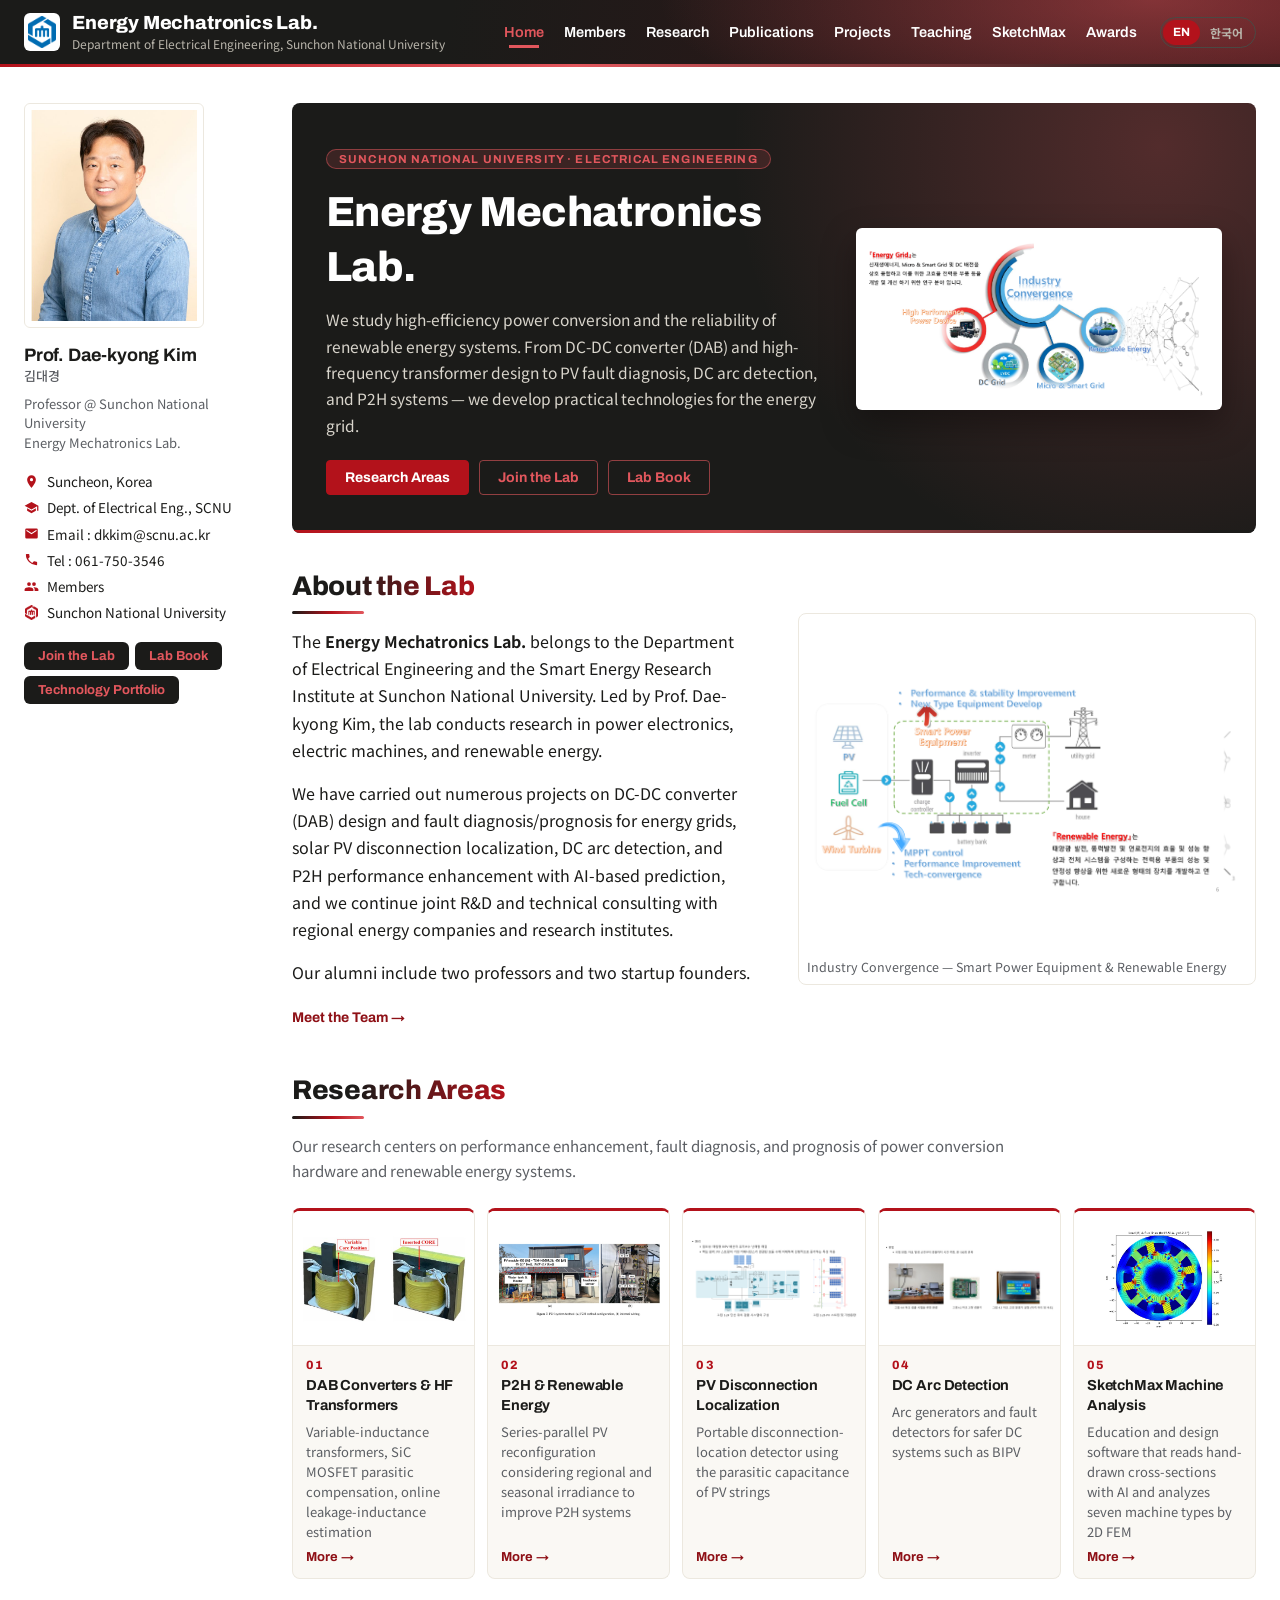
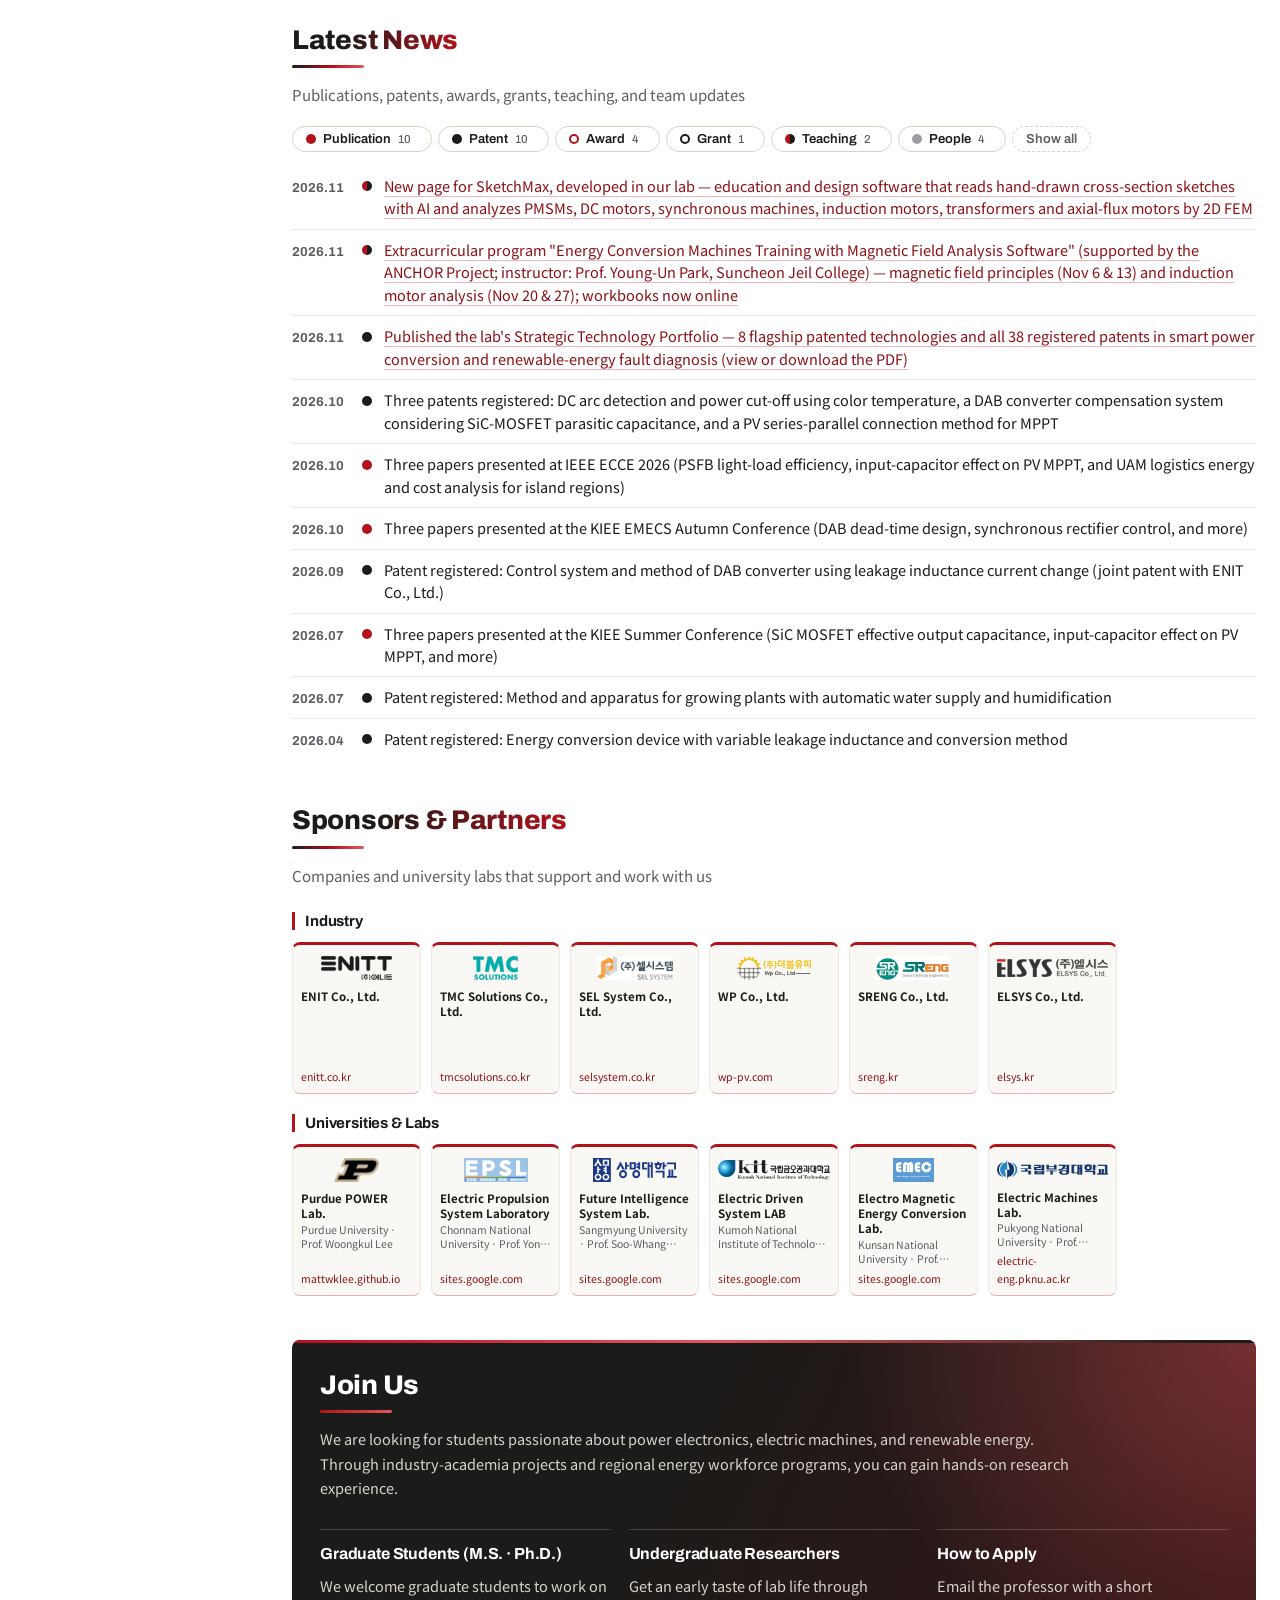
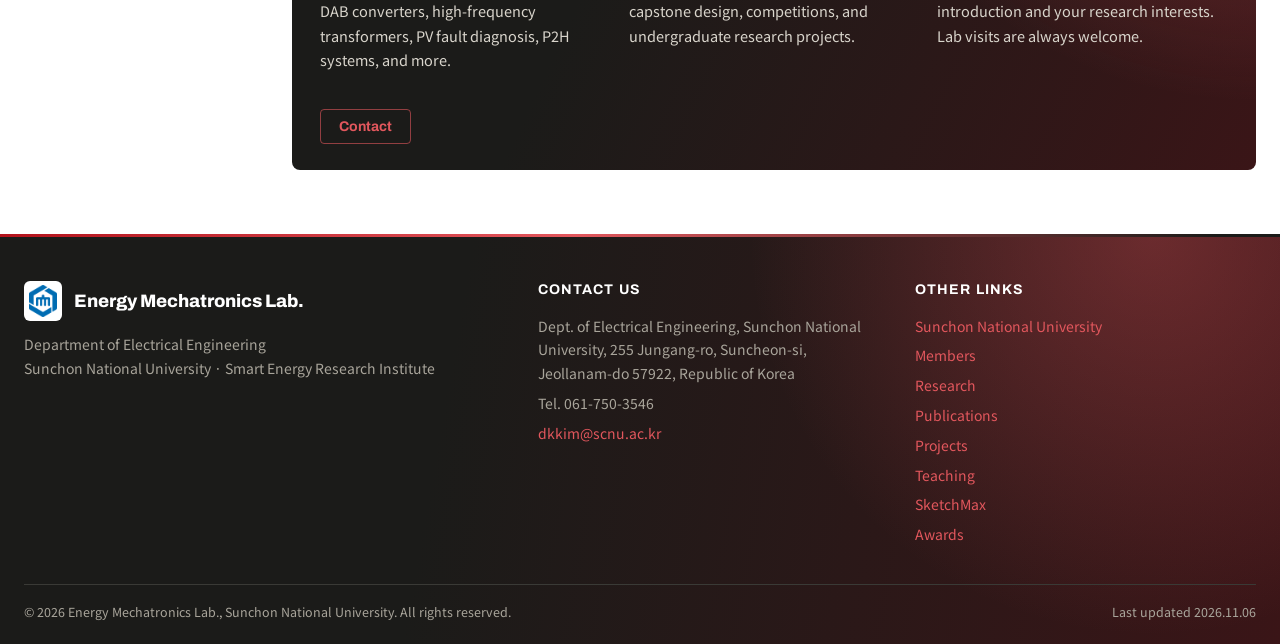
==== commit 050e864f: "v1.33: Research Areas cards in one row; fit the 8-item menu at 1181-1420 px Co-Authored-By: Claude O" ====
--- a/index.html
+++ b/index.html
@@ -59,7 +59,7 @@
       <h2 class="section-title">Research Areas</h2>
       <p class="section-desc" lang="ko">전력변환 하드웨어와 신재생에너지 시스템의 성능 향상, 고장 진단 및 예측을 핵심 축으로 연구합니다.</p>
       <p class="section-desc" lang="en">Our research centers on performance enhancement, fault diagnosis, and prognosis of power conversion hardware and renewable energy systems.</p>
-      <div class="grid c4">
+      <div class="grid c5 areas">
         <a class="card" href="research.html#dab">
           <div class="thumb"><img src="assets/img/vit-proto.jpg" alt="Variable-inductance high-frequency transformer prototype"></div>
           <div class="body"><div class="num">01</div>
--- a/assets/css/style.css
+++ b/assets/css/style.css
@@ -160,6 +160,16 @@
 .grid.c2 { grid-template-columns: repeat(2, minmax(0, 1fr)); }
 .grid.c3 { grid-template-columns: repeat(3, minmax(0, 1fr)); }
 .grid.c4 { grid-template-columns: repeat(auto-fill, minmax(210px, 1fr)); }
+/* 홈 Research Areas: 카드 5개를 한 줄로 (좁은 화면: 3개 → 2개) */
+.grid.c5 { grid-template-columns: repeat(5, minmax(0, 1fr)); gap: 12px; }
+.areas .card .thumb { aspect-ratio: 4 / 3; }
+.areas .card .thumb img { padding: 6px; }
+.areas .card .body { padding: 12px 13px 14px; }
+.areas .card h3 { font-size: 14.5px; line-height: 1.35; }
+.areas .card p { font-size: 13px; line-height: 1.55; margin-bottom: 8px; }
+.areas .card .more-link { font-size: 13px; }
+@media (max-width: 1000px) { .grid.c5 { grid-template-columns: repeat(3, minmax(0, 1fr)); } }
+@media (max-width: 640px) { .grid.c5 { grid-template-columns: repeat(2, minmax(0, 1fr)); } }
 .card { background: var(--surface); border: 1px solid var(--line); border-top: 3px solid var(--accent); border-radius: var(--radius); overflow: hidden; display: flex; flex-direction: column; transition: transform .15s ease, box-shadow .15s ease, border-top-color .15s ease; }
 .card:hover { transform: translateY(-3px); box-shadow: 0 8px 22px rgba(27,27,25,.1); border-top-color: var(--ink); }
 .card .thumb { aspect-ratio: 16 / 10; background: #fff; border-bottom: 1px solid var(--line); display: flex; align-items: center; justify-content: center; overflow: hidden; }
@@ -404,6 +414,11 @@
   .brand-sub { display: none; }
 }
 @media (min-width: 641px) { .brand { flex: none; } }
+/* 메뉴 8개(SketchMax 포함)가 ☰ 메뉴로 바뀌기 전 폭에서도 한 줄에 들어가도록 간격 축소 */
+@media (min-width: 1181px) and (max-width: 1420px) {
+  .site-header .container { gap: 14px; }
+  .main-nav a { padding: 8px 9px; font-size: 14.5px; }
+}
 @media (max-width: 1180px) {
   .nav-toggle { display: block; }
   .main-nav { position: absolute; top: 100%; left: 0; right: 0; background: var(--ink); display: none; border-top: 1px solid #333; }
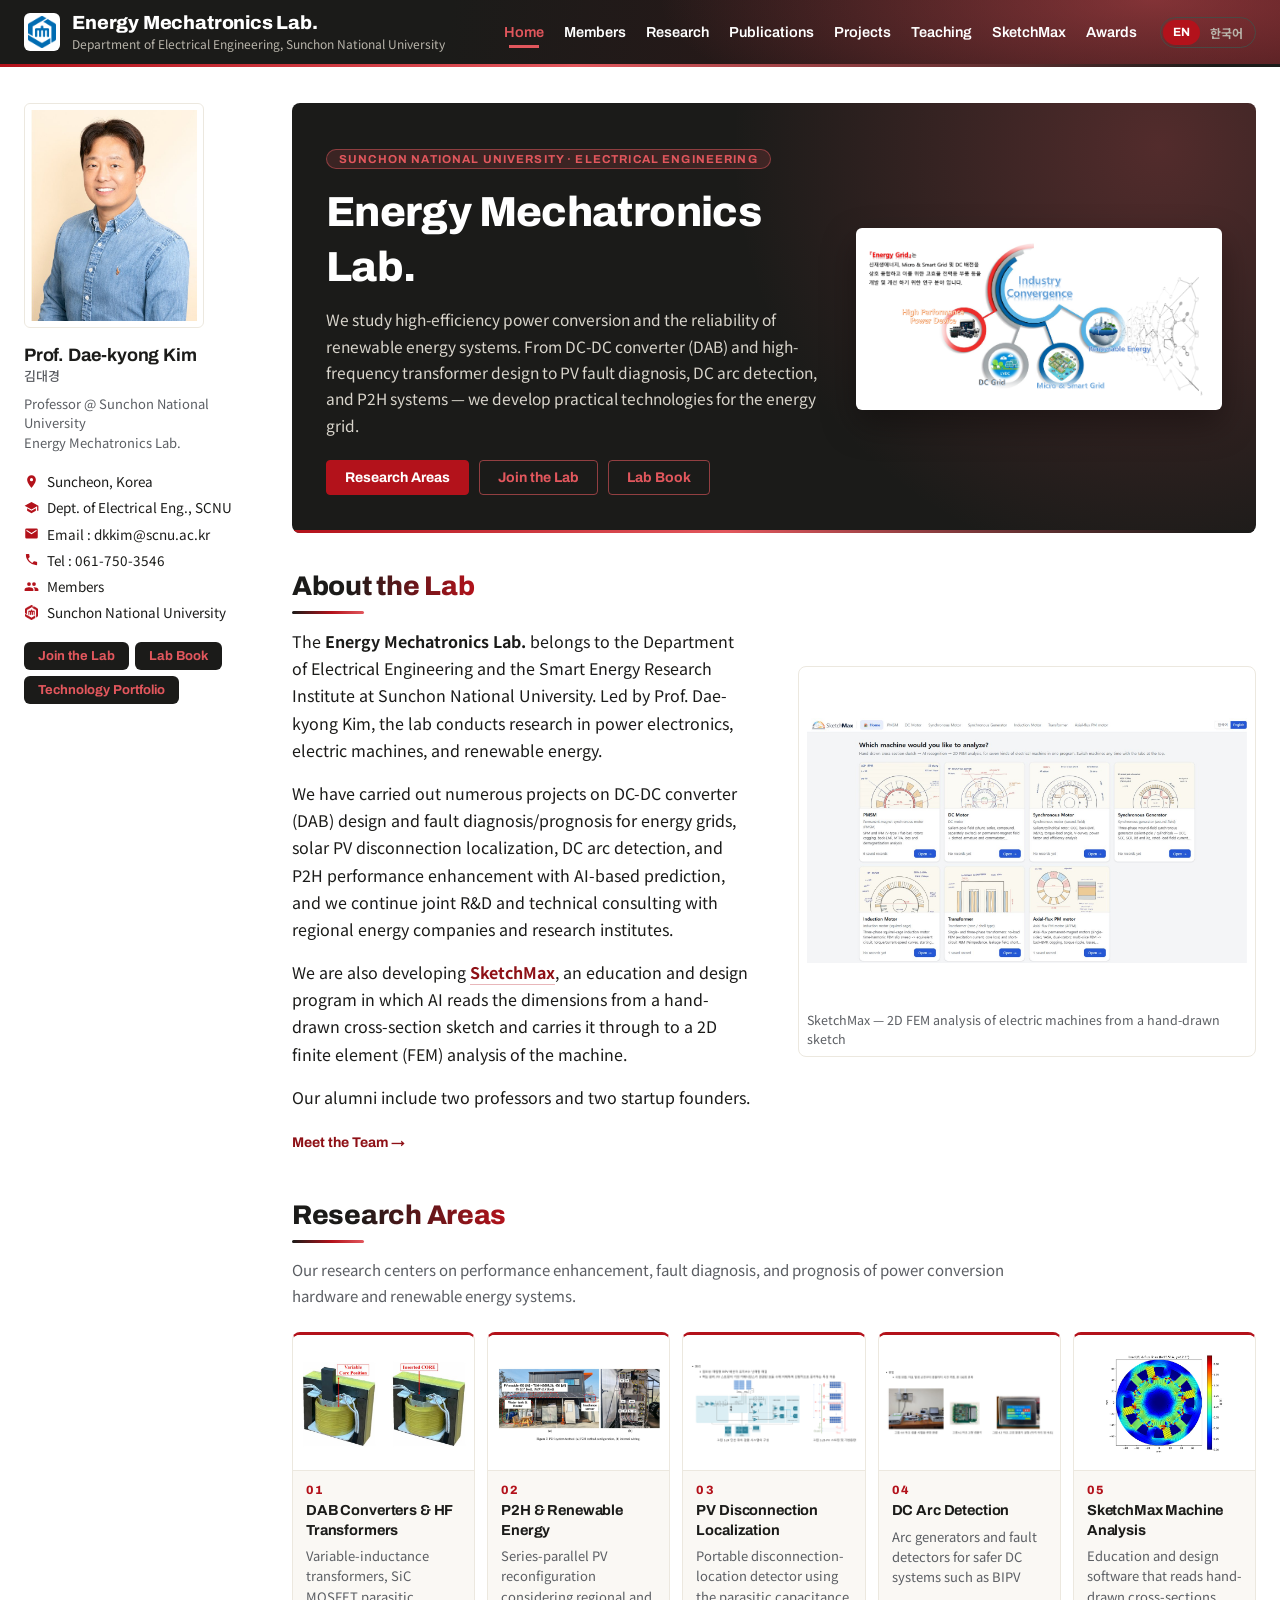
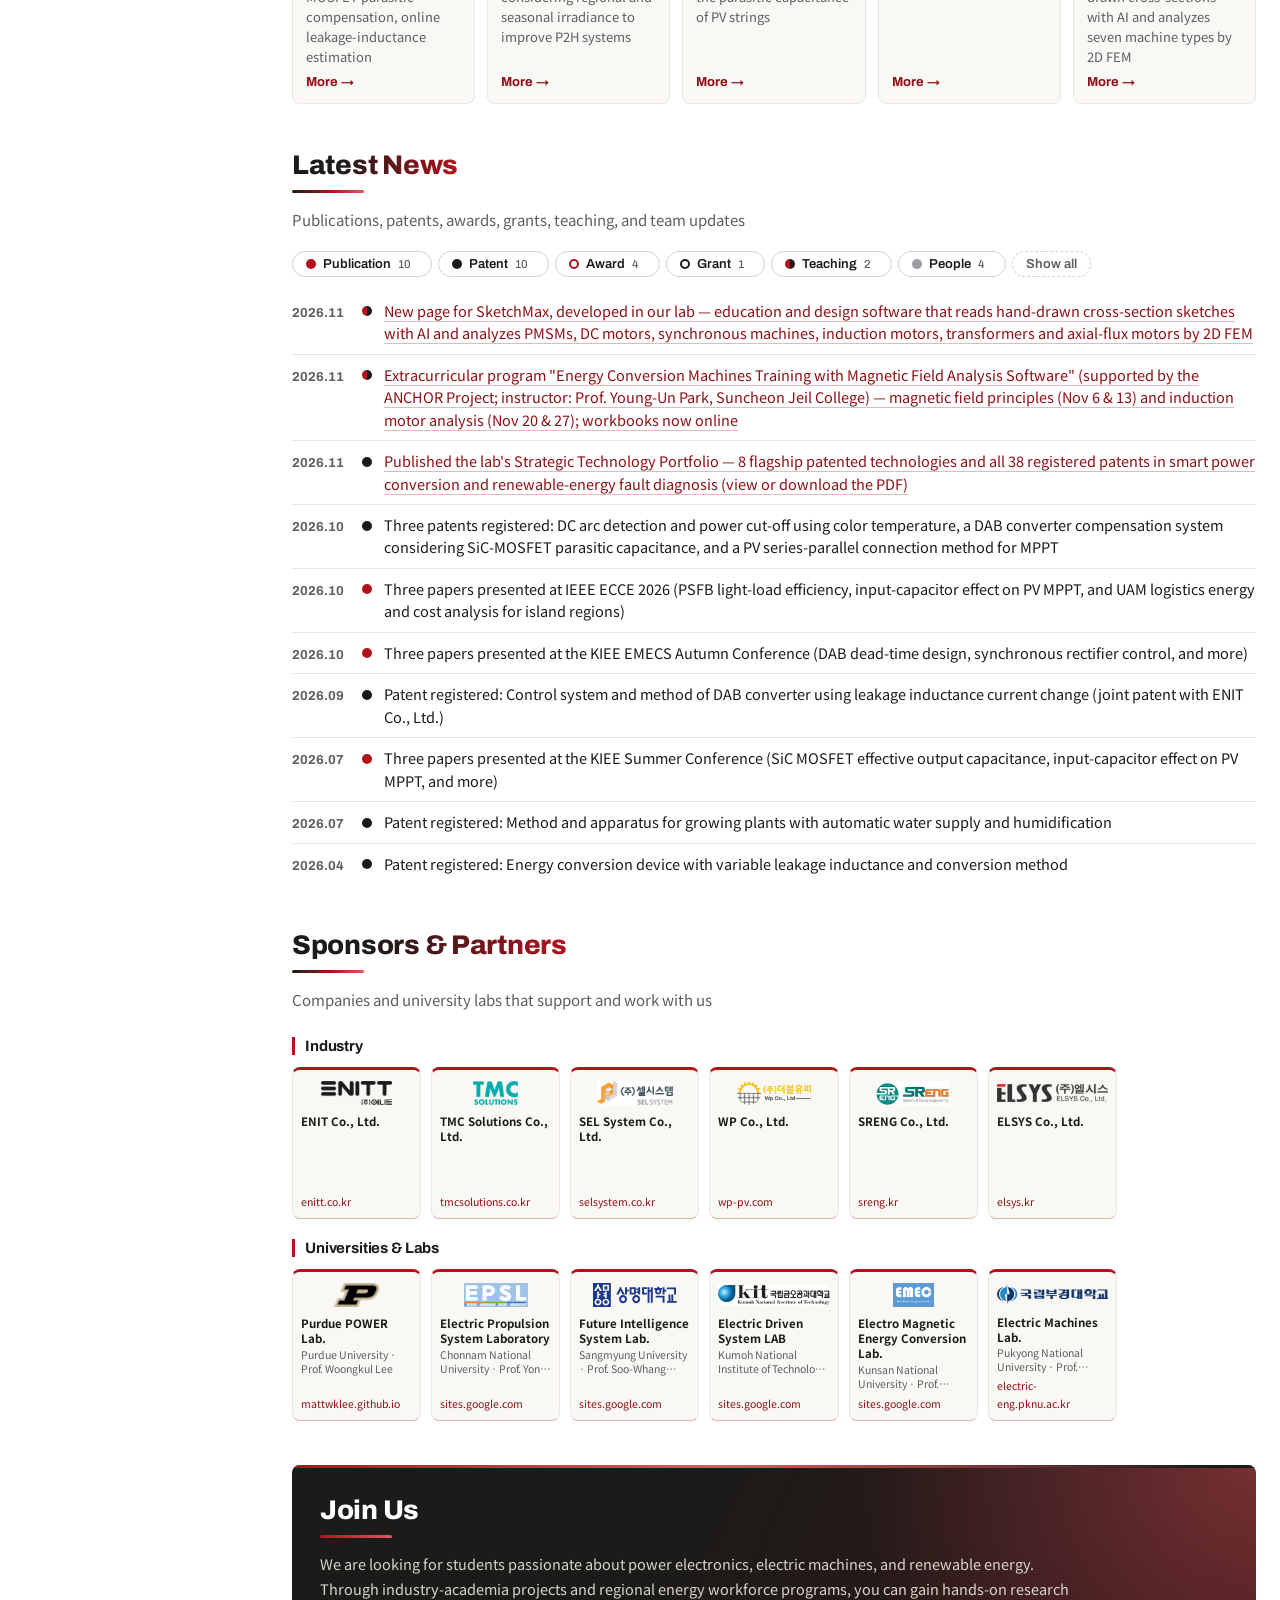
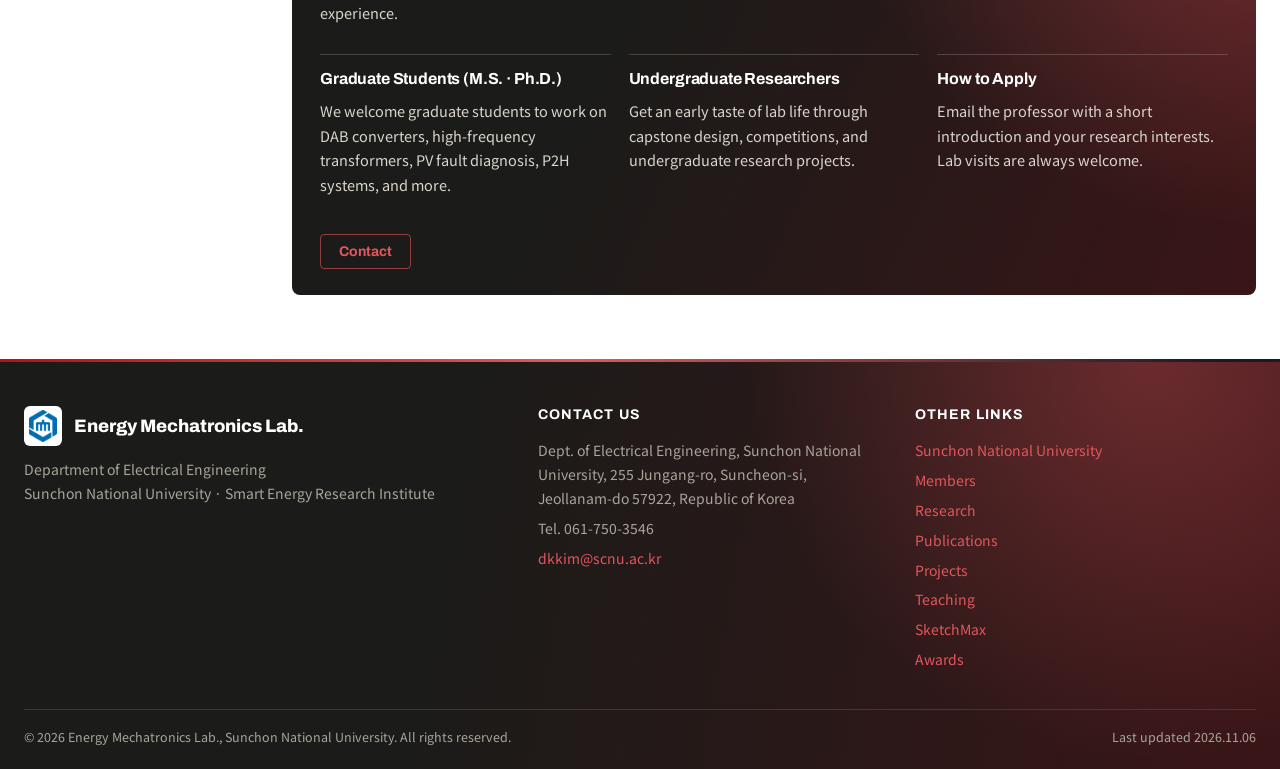
==== commit e16a79c0: "v1.36: introduce SketchMax in About the Lab with its home screen figure Co-Authored-By: Claude Opus " ====
--- a/index.html
+++ b/index.html
@@ -40,16 +40,19 @@
           <div lang="ko">
             <p><b>에너지메카트로닉스연구실</b>은 국립순천대학교 전기공학과 및 스마트에너지연구소 소속으로, 김대경 교수의 지도 아래 전력전자 · 전기기기 · 신재생에너지 분야를 연구합니다.</p>
             <p>Energy Grid용 DC-DC 컨버터(DAB) 설계 및 고장진단/예측, Solar PV 단선 위치 검출, DC 아크 검출, P2H 성능 향상과 AI 예측 기술 관련 프로젝트를 다수 수행해 왔으며, 지역 에너지 기업 및 연구원과 공동 연구개발과 기술지도를 이어가고 있습니다.</p>
+            <p>또한 손그림 단면 스케치에서 AI가 치수를 읽어 전기기기 2D 유한요소(FEM) 해석까지 이어 주는 교육 · 설계용 프로그램 <a href="sketchmax.html"><b>SketchMax</b></a>를 개발하고 있습니다.</p>
             <p>연구실 출신 교수 2인, 창업 2인을 배출했습니다.</p>
           </div>
           <div lang="en">
             <p>The <b>Energy Mechatronics Lab.</b> belongs to the Department of Electrical Engineering and the Smart Energy Research Institute at Sunchon National University. Led by Prof. Dae-kyong Kim, the lab conducts research in power electronics, electric machines, and renewable energy.</p>
             <p>We have carried out numerous projects on DC-DC converter (DAB) design and fault diagnosis/prognosis for energy grids, solar PV disconnection localization, DC arc detection, and P2H performance enhancement with AI-based prediction, and we continue joint R&amp;D and technical consulting with regional energy companies and research institutes.</p>
+            <p>We are also developing <a href="sketchmax.html"><b>SketchMax</b></a>, an education and design program in which AI reads the dimensions from a hand-drawn cross-section sketch and carries it through to a 2D finite element (FEM) analysis of the machine.</p>
             <p>Our alumni include two professors and two startup founders.</p>
           </div>
           <a class="more-link" href="members.html">Meet the Team</a>
         </div>
-        <figure class="fig"><img src="assets/img/overview-pe.png" alt="Lab research overview — convergence of renewable energy and power electronics"><figcaption>Industry Convergence — Smart Power Equipment &amp; Renewable Energy</figcaption></figure>
+        <figure class="fig" lang="ko"><a href="sketchmax.html"><img src="assets/img/sketchmax/hub.jpg" alt="SketchMax 홈 화면"></a><figcaption>SketchMax — 손그림 스케치 기반 전기기기 2D FEM 해석 프로그램</figcaption></figure>
+        <figure class="fig" lang="en"><a href="sketchmax.html"><img src="assets/img/sketchmax/hub-en.jpg" alt="SketchMax home screen"></a><figcaption>SketchMax — 2D FEM analysis of electric machines from a hand-drawn sketch</figcaption></figure>
       </div>
     </div>
   </section>
